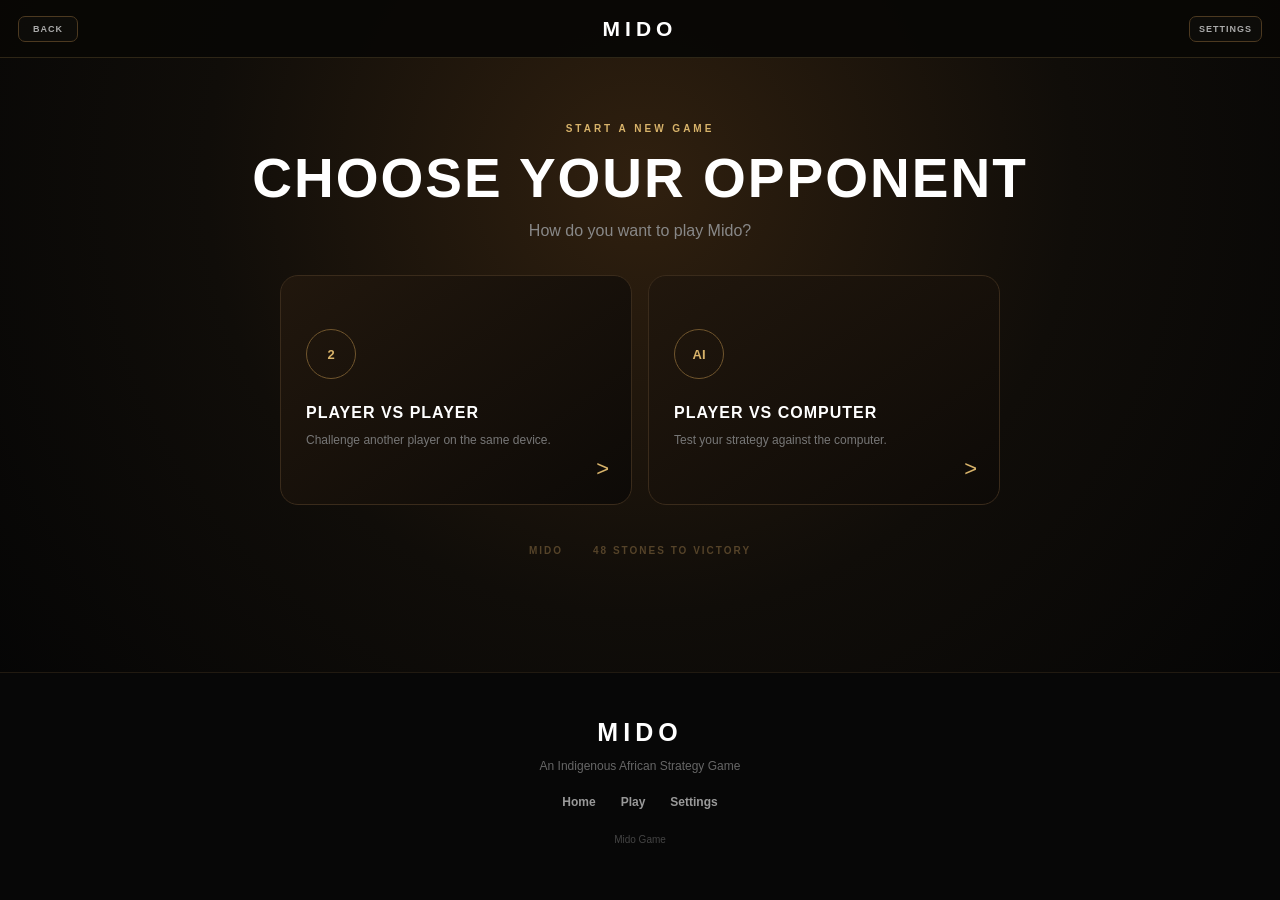
==== game-mode.html @ 21276c04 "Initial Mido game" ====
<!DOCTYPE html>
<html lang="en">

<head>
    <meta charset="UTF-8">

    <meta
        name="viewport"
        content="width=device-width, initial-scale=1.0">

    <title>Mido | Game Mode</title>

    <link
        rel="stylesheet"
        href="style.css">
</head>

<body>

    <div class="game-mode-page">

        <header class="top-bar">

            <a
                href="index.html"
                class="top-button">
                BACK
            </a>

            <div class="top-title">
                MIDO
            </div>

            <a
                href="settings.html"
                class="top-button">
                SETTINGS
            </a>

        </header>


        <main class="mode-container">

            <div class="mode-label">
                START A NEW GAME
            </div>

            <h1>
                CHOOSE YOUR OPPONENT
            </h1>

            <p class="mode-description">
                How do you want to play Mido?
            </p>


            <div class="mode-options">

                <button
                    type="button"
                    class="mode-card"
                    id="humanHumanButton">

                    <div class="mode-icon">
                        2
                    </div>

                    <div class="mode-card-title">
                        PLAYER VS PLAYER
                    </div>

                    <div class="mode-card-text">
                        Challenge another player
                        on the same device.
                    </div>

                    <div class="mode-card-arrow">
                        &gt;
                    </div>

                </button>


                <button
                    type="button"
                    class="mode-card"
                    id="humanComputerButton">

                    <div class="mode-icon">
                        AI
                    </div>

                    <div class="mode-card-title">
                        PLAYER VS COMPUTER
                    </div>

                    <div class="mode-card-text">
                        Test your strategy
                        against the computer.
                    </div>

                    <div class="mode-card-arrow">
                        &gt;
                    </div>

                </button>

            </div>


            <div class="mode-rule">

                <span>
                    MIDO
                </span>

                <span>
                    48 STONES TO VICTORY
                </span>

            </div>

        </main>


        <footer class="mido-footer">

            <div class="footer-logo">
                MIDO
            </div>

            <p>
                An Indigenous African Strategy Game
            </p>

            <div class="footer-links">

                <a href="index.html">
                    Home
                </a>

                <a href="game-mode.html">
                    Play
                </a>

                <a href="settings.html">
                    Settings
                </a>

            </div>

            <p class="footer-copy">
                Mido Game
            </p>

        </footer>

    </div>


    <script>

        const humanHumanButton =
            document.getElementById(
                "humanHumanButton"
            );

        const humanComputerButton =
            document.getElementById(
                "humanComputerButton"
            );


        humanHumanButton.addEventListener(
            "click",
            function () {

                localStorage.setItem(
                    "midoGameMode",
                    "human-human"
                );

                window.location.href =
                    "game.html";

            }
        );


        humanComputerButton.addEventListener(
            "click",
            function () {

                localStorage.setItem(
                    "midoGameMode",
                    "human-computer"
                );

                window.location.href =
                    "game.html";

            }
        );

    </script>

</body>

</html>
---- style.css ----
/* =========================
   RESET
========================= */

* {
    box-sizing: border-box;
}

html,
body {
    margin: 0;
    padding: 0;
    min-height: 100%;
}

body {
    font-family:
        Arial,
        Helvetica,
        sans-serif;

    background: #080808;
    color: #ffffff;
}

button,
a {
    -webkit-tap-highlight-color: transparent;
}

button {
    font-family: inherit;
}


/* =========================
   GAME PAGE
========================= */

.game-page {
    height: 100vh;
    min-height: 520px;

    overflow: hidden;

    background:
        radial-gradient(
            circle at 50% 10%,
            #30200f 0%,
            #100d09 38%,
            #050505 82%
        );
}


/* =========================
   TOP BAR
========================= */

.top-bar {
    height: 58px;

    display: flex;
    align-items: center;
    justify-content: space-between;

    padding: 0 18px;

    background:
        rgba(
            8,
            7,
            5,
            0.94
        );

    border-bottom:
        1px solid
        rgba(
            216,
            179,
            106,
            0.18
        );

    position: relative;
    z-index: 20;
}

.top-title {
    position: absolute;

    left: 50%;

    transform:
        translateX(-50%);

    font-size: 21px;

    font-weight: 900;

    letter-spacing: 5px;

    color: #ffffff;
}

.top-button {
    display: inline-flex;

    align-items: center;
    justify-content: center;

    min-width: 60px;

    padding: 7px 9px;

    border:
        1px solid #4c3920;

    border-radius: 7px;

    background:
        rgba(
            255,
            255,
            255,
            0.02
        );

    color: #aaa;

    text-decoration: none;

    font-size: 9px;

    font-weight: 900;

    letter-spacing: 1px;

    cursor: pointer;
}

.top-button:hover {
    color: #ffffff;

    border-color:
        #d8b36a;

    background:
        rgba(
            216,
            179,
            106,
            0.08
        );
}


/* =========================
   GAME CONTAINER
========================= */

.game-container {
    width:
        min(760px, 96vw);

    height:
        calc(100vh - 58px);

    margin: 0 auto;

    padding:
        8px 0 10px;

    display: flex;

    flex-direction: column;

    justify-content: center;

    overflow: hidden;
}


/* =========================
   TURN DISPLAY
========================= */

.turn-display {
    width: fit-content;

    margin:
        0 auto 7px;

    padding:
        6px 14px;

    border:
        1px solid
        rgba(
            216,
            179,
            106,
            0.3
        );

    border-radius: 30px;

    color: #d8b36a;

    font-size: 9px;

    font-weight: 900;

    letter-spacing: 1.5px;

    background:
        rgba(
            216,
            179,
            106,
            0.04
        );

    flex-shrink: 0;
}


/* =========================
   PLAYER SECTION
========================= */

.player-section {
    width: 100%;

    padding:
        7px 9px;

    border-radius: 15px;

    border:
        1px solid
        rgba(
            216,
            179,
            106,
            0.1
        );

    transition:
        opacity 0.3s ease,
        transform 0.3s ease,
        filter 0.3s ease,
        box-shadow 0.3s ease,
        border-color 0.3s ease;

    flex-shrink: 1;
}

.player-section.active {
    opacity: 1;

    transform:
        scale(1);

    filter:
        brightness(1.1);

    border-color:
        rgba(
            216,
            179,
            106,
            0.5
        );

    box-shadow:
        0 0 22px
        rgba(
            216,
            179,
            106,
            0.14
        );
}

.player-section.inactive {
    opacity: 0.45;

    transform:
        scale(0.985);

    filter:
        brightness(0.55);

    box-shadow: none;
}


/* =========================
   PLAYER HEADER
========================= */

.player-header {
    height: 22px;

    display: flex;

    align-items: center;

    justify-content: space-between;

    padding:
        0 3px;

    margin-bottom: 4px;
}

.player-name {
    font-size: 10px;

    font-weight: 900;

    letter-spacing: 1.5px;
}

.player-total {
    color: #777;

    font-size: 8px;

    font-weight: bold;

    letter-spacing: 0.7px;
}

.player-total span {
    color: #d8b36a;

    font-size: 11px;

    margin-left: 3px;
}


/* =========================
   BOARD
========================= */

.mido-board {
    display: grid;

    grid-template-columns:
        repeat(8, 1fr);

    gap: clamp(
        4px,
        1vw,
        8px
    );

    padding:
        clamp(
            7px,
            1.5vw,
            12px
        );

    border-radius: 17px;

    background:
        linear-gradient(
            145deg,
            #5a3a1c,
            #2c1a0d
        );

    border:
        3px solid #171009;

    box-shadow:
        inset 0 2px 0
        rgba(
            255,
            255,
            255,
            0.08
        ),

        inset 0 -4px 0
        rgba(
            0,
            0,
            0,
            0.35
        ),

        0 7px 18px
        rgba(
            0,
            0,
            0,
            0.5
        );
}


/* =========================
   HOLES
========================= */

.hole {
    position: relative;

    width: 100%;

    aspect-ratio: 1 / 1;

    border-radius: 50%;

    border:
        clamp(
            2px,
            0.45vw,
            4px
        )
        solid
        rgba(
            38,
            24,
            12,
            0.95
        );

    box-shadow:
        inset 0 5px 8px
        rgba(
            0,
            0,
            0,
            0.5
        ),

        inset 0 -2px 3px
        rgba(
            255,
            255,
            255,
            0.2
        ),

        0 2px 5px
        rgba(
            0,
            0,
            0,
            0.4
        );

    display: flex;

    align-items: center;

    justify-content: center;

    cursor: pointer;

    padding: 0;

    transition:
        transform 0.15s ease,
        filter 0.15s ease,
        box-shadow 0.15s ease;
}

.hole::after {
    content: "";

    position: absolute;

    inset: 8%;

    border-radius: 50%;

    border:
        1px solid
        rgba(
            255,
            255,
            255,
            0.2
        );

    pointer-events: none;
}

.hole:hover:not(:disabled) {
    transform:
        scale(1.05);

    filter:
        brightness(1.12);

    box-shadow:
        inset 0 5px 8px
        rgba(
            0,
            0,
            0,
            0.45
        ),

        0 0 12px
        rgba(
            255,
            255,
            255,
            0.18
        );
}

.hole:active:not(:disabled) {
    transform:
        scale(0.94);
}

.hole span {
    position: relative;

    z-index: 2;

    display: block;

    font-size:
        clamp(
            21px,
            4vw,
            38px
        );

    line-height: 1;

    font-weight: 900;

    letter-spacing: -1px;

    color: #111111;

    text-shadow:
        0 2px 2px
        rgba(
            255,
            255,
            255,
            0.35
        ),

        0 -1px 1px
        rgba(
            0,
            0,
            0,
            0.15
        );
}

.hole.empty span {
    opacity: 0.3;
}

.hole:disabled {
    cursor: default;
}


/* =========================
   VS
========================= */

.vs-display {
    width: 34px;

    height: 34px;

    display: flex;

    align-items: center;

    justify-content: center;

    margin:
        5px auto;

    border:
        1px solid #5a4323;

    border-radius: 50%;

    background:
        #100d09;

    color: #d8b36a;

    font-size: 8px;

    font-weight: 900;

    letter-spacing: 1px;

    box-shadow:
        0 0 12px
        rgba(
            216,
            179,
            106,
            0.1
        );

    flex-shrink: 0;
}


/* =========================
   GAME MESSAGE
========================= */

.game-message {
    min-height: 16px;

    margin-top: 5px;

    text-align: center;

    color: #666;

    font-size: 9px;

    letter-spacing: 0.3px;

    flex-shrink: 0;
}


/* =========================
   MENU OVERLAY
========================= */

.menu-overlay {
    position: fixed;

    inset: 0;

    background:
        rgba(
            0,
            0,
            0,
            0.72
        );

    opacity: 0;

    visibility: hidden;

    z-index: 80;

    transition:
        opacity 0.2s ease,
        visibility 0.2s ease;
}

.menu-overlay.open {
    opacity: 1;

    visibility: visible;
}


/* =========================
   SIDE MENU
========================= */

.side-menu {
    position: fixed;

    top: 0;

    right: 0;

    width:
        min(300px, 88vw);

    height: 100vh;

    z-index: 90;

    background:
        linear-gradient(
            180deg,
            #21170d,
            #090807
        );

    border-left:
        1px solid #4c3820;

    transform:
        translateX(105%);

    transition:
        transform 0.25s ease;

    display: flex;

    flex-direction: column;
}

.side-menu.open {
    transform:
        translateX(0);
}

.side-menu-header {
    display: flex;

    align-items: center;

    justify-content: space-between;

    padding:
        20px;

    border-bottom:
        1px solid #302315;
}

.side-menu-title {
    font-size: 22px;

    font-weight: 900;

    letter-spacing: 5px;
}

.close-menu {
    width: 34px;

    height: 34px;

    border:
        1px solid #4c3820;

    border-radius: 50%;

    background:
        transparent;

    color: #aaa;

    cursor: pointer;

    font-weight: bold;
}

.close-menu:hover {
    color: #ffffff;

    border-color:
        #d8b36a;
}

.menu-navigation {
    display: flex;

    flex-direction: column;

    padding:
        10px;
}

.menu-link {
    display: block;

    width: 100%;

    padding:
        14px 11px;

    border: 0;

    border-bottom:
        1px solid
        rgba(
            255,
            255,
            255,
            0.05
        );

    background:
        transparent;

    color: #aaa;

    text-align: left;

    text-decoration: none;

    font-size: 11px;

    font-weight: 900;

    letter-spacing: 1px;

    cursor: pointer;

    transition:
        0.15s ease;
}

.menu-link:hover {
    color: #d8b36a;

    padding-left: 17px;

    background:
        rgba(
            216,
            179,
            106,
            0.05
        );
}

.side-menu-footer {
    margin-top: auto;

    padding:
        20px;

    border-top:
        1px solid #302315;

    color: #665338;

    font-size: 9px;

    font-weight: bold;

    letter-spacing: 2px;

    line-height: 2;
}


/* =========================
   WINNER
========================= */

.winner-overlay {
    position: fixed;

    inset: 0;

    display: flex;

    align-items: center;

    justify-content: center;

    background:
        radial-gradient(
            circle at center,
            rgba(
                80,
                55,
                20,
                0.96
            ),
            rgba(
                8,
                8,
                8,
                0.99
            ) 70%
        );

    opacity: 0;

    visibility: hidden;

    z-index: 9999;

    transition:
        opacity 0.25s ease,
        visibility 0.25s ease;
}

.winner-overlay.show {
    opacity: 1;

    visibility: visible;
}

.winner-content {
    text-align: center;

    padding: 25px;

    animation:
        winnerEnter
        0.4s ease
        both;
}

@keyframes winnerEnter {

    from {
        opacity: 0;

        transform:
            scale(0.7);
    }

    to {
        opacity: 1;

        transform:
            scale(1);
    }
}

.winner-title {
    color: #d8b36a;

    font-size:
        clamp(
            16px,
            4vw,
            25px
        );

    font-weight: 900;

    letter-spacing: 6px;

    margin-bottom: 14px;
}

.winner-name {
    color: #ffffff;

    font-size:
        clamp(
            34px,
            8vw,
            70px
        );

    font-weight: 900;

    line-height: 1;

    letter-spacing: 2px;

    text-shadow:
        0 5px 30px
        rgba(
            216,
            179,
            106,
            0.3
        );
}

.winner-message {
    margin-top: 18px;

    color: #aaa;

    font-size: 12px;

    letter-spacing: 0.5px;
}


/* =========================
   SETTINGS
========================= */

.settings-page {
    min-height: 100vh;

    display: flex;

    flex-direction: column;

    background:
        radial-gradient(
            circle at 50% 15%,
            #30200f 0%,
            #100d09 40%,
            #050505 80%
        );
}

.settings-container {
    width:
        min(700px, 94%);

    margin: 0 auto;

    padding:
        55px 0 70px;

    text-align: center;

    flex: 1;
}

.settings-container h1 {
    margin: 0;

    font-size:
        clamp(
            34px,
            7vw,
            55px
        );

    font-weight: 900;

    letter-spacing: 3px;
}

.settings-intro {
    margin:
        12px auto 30px;

    color: #888;

    font-size: 14px;
}

.settings-card {
    text-align: left;

    background:
        linear-gradient(
            145deg,
            #21170d,
            #0d0a07
        );

    border:
        1px solid #392b1c;

    border-radius: 18px;

    padding:
        8px 22px 22px;
}

.setting-row {
    display: flex;

    align-items: center;

    justify-content: space-between;

    gap: 20px;

    padding:
        20px 0;

    border-bottom:
        1px solid
        rgba(
            255,
            255,
            255,
            0.06
        );
}

.setting-information {
    flex: 1;
}

.setting-title {
    color: #ffffff;

    font-size: 13px;

    font-weight: 900;

    letter-spacing: 1px;
}

.setting-description {
    margin-top: 6px;

    color: #777;

    font-size: 11px;

    line-height: 1.5;
}


/* =========================
   TOGGLES
========================= */

.toggle {
    position: relative;

    display: inline-block;

    width: 50px;

    height: 28px;

    flex-shrink: 0;
}

.toggle input {
    opacity: 0;

    width: 0;

    height: 0;
}

.toggle-slider {
    position: absolute;

    inset: 0;

    cursor: pointer;

    background:
        #31281d;

    border:
        1px solid #59472d;

    border-radius: 30px;

    transition:
        0.2s ease;
}

.toggle-slider::before {
    content: "";

    position: absolute;

    width: 20px;

    height: 20px;

    left: 3px;

    top: 3px;

    border-radius: 50%;

    background: #888;

    transition:
        0.2s ease;
}

.toggle input:checked +
.toggle-slider {
    background:
        #8b6a35;

    border-color:
        #d8b36a;
}

.toggle input:checked +
.toggle-slider::before {
    transform:
        translateX(22px);

    background:
        #ffffff;
}

.reset-settings {
    width: 100%;

    margin-top: 22px;

    padding:
        13px;

    border:
        1px solid #523e22;

    border-radius: 9px;

    background:
        rgba(
            216,
            179,
            106,
            0.05
        );

    color: #d8b36a;

    font-size: 11px;

    font-weight: 900;

    letter-spacing: 1px;

    cursor: pointer;
}

.settings-message {
    height: 18px;

    margin-top: 12px;

    text-align: center;

    color: #d8b36a;

    font-size: 11px;
}

.back-game-button {
    display: inline-block;

    margin-top: 22px;

    padding:
        12px 20px;

    border:
        1px solid #4d3920;

    border-radius: 9px;

    color: #aaa;

    text-decoration: none;

    font-size: 11px;

    font-weight: 900;

    letter-spacing: 1px;
}


/* =========================
   GAME MODE
========================= */

.game-mode-page {
    min-height: 100vh;

    display: flex;

    flex-direction: column;

    background:
        radial-gradient(
            circle at 50% 20%,
            #30200f 0%,
            #100d09 45%,
            #050505 85%
        );
}

.mode-container {
    flex: 1;

    width:
        min(900px, 94%);

    margin: 0 auto;

    padding:
        65px 0 80px;

    text-align: center;
}

.mode-label {
    color: #d8b36a;

    font-size: 10px;

    font-weight: 900;

    letter-spacing: 3px;

    margin-bottom: 12px;
}

.mode-container h1 {
    margin: 0;

    font-size:
        clamp(
            30px,
            6vw,
            55px
        );

    font-weight: 900;

    letter-spacing: 2px;
}

.mode-description {
    color: #888;

    margin:
        12px 0 35px;
}

.mode-options {
    display: grid;

    grid-template-columns:
        repeat(2, 1fr);

    gap: 16px;

    max-width: 720px;

    margin: 0 auto;
}

.mode-card {
    position: relative;

    min-height: 230px;

    padding: 25px;

    text-align: left;

    border:
        1px solid #3a2b1b;

    border-radius: 18px;

    background:
        linear-gradient(
            145deg,
            #21170d,
            #0d0a07
        );

    color: #ffffff;

    cursor: pointer;

    transition:
        0.2s ease;
}

.mode-card:hover {
    transform:
        translateY(-5px);

    border-color:
        #8a6936;

    box-shadow:
        0 15px 30px
        rgba(
            0,
            0,
            0,
            0.4
        );
}

.mode-icon {
    width: 50px;

    height: 50px;

    display: flex;

    align-items: center;

    justify-content: center;

    border:
        1px solid #70552d;

    border-radius: 50%;

    color: #d8b36a;

    font-size: 13px;

    font-weight: 900;

    margin-bottom: 25px;
}

.mode-card-title {
    font-size: 16px;

    font-weight: 900;

    letter-spacing: 1px;
}

.mode-card-text {
    max-width: 260px;

    margin-top: 9px;

    color: #777;

    font-size: 12px;

    line-height: 1.6;
}

.mode-card-arrow {
    position: absolute;

    right: 22px;

    bottom: 22px;

    color: #d8b36a;

    font-size: 22px;
}

.mode-rule {
    display: flex;

    justify-content: center;

    gap: 30px;

    margin-top: 40px;

    color: #554329;

    font-size: 10px;

    font-weight: 900;

    letter-spacing: 2px;
}


/* =========================
   HOME PAGE
========================= */

.home-page {
    min-height: 100vh;

    background:
        radial-gradient(
            circle at 50% 20%,
            #3a2815 0%,
            #181109 38%,
            #080808 75%
        );
}

.home-top-bar {
    height: 72px;

    display: flex;

    align-items: center;

    justify-content: space-between;

    padding: 0 28px;

    background:
        rgba(
            10,
            8,
            5,
            0.82
        );

    border-bottom:
        1px solid
        rgba(
            216,
            179,
            106,
            0.18
        );

    backdrop-filter:
        blur(10px);
}

.home-logo {
    font-size: 28px;

    font-weight: 900;

    letter-spacing: 6px;

    color: #fff;
}

.home-settings {
    padding:
        10px 15px;

    border:
        1px solid #4d3920;

    border-radius: 8px;

    color: #aaa;

    text-decoration: none;

    font-size: 11px;

    font-weight: bold;

    letter-spacing: 1px;
}

.home-hero {
    position: relative;

    min-height:
        calc(100vh - 72px);

    display: flex;

    align-items: center;

    justify-content: center;

    overflow: hidden;

    padding:
        70px 20px 100px;
}

.home-hero::before {
    content: "";

    position: absolute;

    width: 650px;

    height: 650px;

    border-radius: 50%;

    background:
        radial-gradient(
            circle,
            rgba(
                216,
                179,
                106,
                0.11
            ),
            transparent 68%
        );
}

.hero-content {
    position: relative;

    z-index: 2;

    width:
        min(850px, 95%);

    text-align: center;
}

.game-badge {
    display: inline-block;

    padding:
        9px 16px;

    border:
        1px solid
        rgba(
            216,
            179,
            106,
            0.4
        );

    border-radius: 30px;

    color: #d8b36a;

    font-size: 10px;

    font-weight: bold;

    letter-spacing: 2px;

    margin-bottom: 25px;
}

.hero-title {
    margin: 0;

    font-size:
        clamp(
            90px,
            20vw,
            190px
        );

    line-height: 0.8;

    font-weight: 900;

    letter-spacing:
        clamp(
            8px,
            2vw,
            20px
        );

    color: #fff;

    text-shadow:
        0 4px 0 #7b5a2c,

        0 10px 35px
        rgba(
            0,
            0,
            0,
            0.7
        ),

        0 0 60px
        rgba(
            216,
            179,
            106,
            0.18
        );
}

.hero-line {
    width: 100px;

    height: 3px;

    margin:
        35px auto 25px;

    background:
        #d8b36a;
}

.hero-subtitle {
    margin: 0;

    color: #d8b36a;

    font-size:
        clamp(
            13px,
            2vw,
            18px
        );

    font-weight: 900;

    letter-spacing:
        clamp(
            2px,
            0.8vw,
            7px
        );
}

.hero-description {
    max-width: 540px;

    margin:
        22px auto 35px;

    color: #999;

    font-size: 15px;

    line-height: 1.7;
}

.play-button {
    display: inline-flex;

    align-items: center;

    justify-content: center;

    gap: 20px;

    min-width: 230px;

    padding:
        17px 28px;

    background:
        linear-gradient(
            135deg,
            #e2c27c,
            #b98d43
        );

    color: #111;

    border-radius: 12px;

    text-decoration: none;

    font-size: 16px;

    font-weight: 900;

    letter-spacing: 2px;

    transition:
        transform 0.2s ease,
        box-shadow 0.2s ease;
}

.play-button:hover {
    transform:
        translateY(-4px)
        scale(1.03);
}

.play-arrow {
    font-size: 23px;
}

.home-options {
    display: grid;

    grid-template-columns:
        repeat(3, 1fr);

    gap: 12px;

    max-width: 650px;

    margin:
        45px auto 0;
}

.home-option {
    padding:
        18px 12px;

    background:
        rgba(
            255,
            255,
            255,
            0.025
        );

    border:
        1px solid #302517;

    border-radius: 12px;

    text-decoration: none;

    transition:
        0.2s ease;
}

.home-option:hover {
    background:
        rgba(
            216,
            179,
            106,
            0.07
        );

    border-color:
        #70552d;

    transform:
        translateY(-3px);
}

.option-title {
    display: block;

    color: #ddd;

    font-size: 12px;

    font-weight: 900;

    letter-spacing: 1px;
}

.option-text {
    display: block;

    margin-top: 6px;

    color: #777;

    font-size: 11px;
}

.hero-decoration {
    position: absolute;

    font-size:
        clamp(
            150px,
            30vw,
            400px
        );

    font-weight: 900;

    color:
        rgba(
            216,
            179,
            106,
            0.025
        );

    line-height: 1;

    user-select: none;
}

.hero-decoration-left {
    left: -100px;

    bottom: -50px;

    transform:
        rotate(-15deg);
}

.hero-decoration-right {
    right: -100px;

    top: -40px;

    transform:
        rotate(15deg);
}

.home-section {
    padding:
        100px 20px;

    background:
        #0d0b08;

    border-top:
        1px solid #211a11;

    text-align: center;
}

.section-label {
    color: #d8b36a;

    font-size: 10px;

    font-weight: 900;

    letter-spacing: 3px;

    margin-bottom: 12px;
}

.home-section h2,
.about-section h2 {
    margin: 0;

    font-size:
        clamp(
            28px,
            5vw,
            44px
        );

    font-weight: 900;

    letter-spacing: 2px;
}

.section-intro {
    max-width: 550px;

    margin:
        15px auto 45px;

    color: #888;

    line-height: 1.6;
}

.rules-grid {
    width:
        min(950px, 94%);

    margin: 0 auto;

    display: grid;

    grid-template-columns:
        repeat(4, 1fr);

    gap: 14px;
}

.rule-card {
    padding:
        28px 20px;

    text-align: left;

    background:
        linear-gradient(
            145deg,
            #21170d,
            #110d08
        );

    border:
        1px solid #352719;

    border-radius: 15px;
}

.rule-number {
    color: #d8b36a;

    font-size: 11px;

    font-weight: 900;

    letter-spacing: 2px;
}

.rule-card h3 {
    margin:
        18px 0 10px;

    font-size: 18px;
}

.rule-card p {
    margin: 0;

    color: #888;

    font-size: 13px;

    line-height: 1.6;
}

.about-section {
    padding:
        110px 20px;

    background:
        radial-gradient(
            circle at center,
            #24190d,
            #0b0907 65%
        );

    text-align: center;
}

.about-inner {
    width:
        min(700px, 94%);

    margin: 0 auto;
}

.about-section p {
    color: #999;

    line-height: 1.8;

    font-size: 15px;
}

.about-highlight {
    margin-top: 35px;

    color: #d8b36a;

    font-size:
        clamp(
            18px,
            3vw,
            25px
        );

    font-weight: 900;

    letter-spacing: 3px;
}


/* =========================
   FOOTER
========================= */

.mido-footer {
    padding:
        45px 20px;

    text-align: center;

    background: #070707;

    border-top:
        1px solid #211a11;
}

.footer-logo {
    font-size: 25px;

    font-weight: 900;

    letter-spacing: 5px;
}

.mido-footer p {
    color: #666;

    font-size: 12px;
}

.footer-links {
    display: flex;

    justify-content: center;

    gap: 25px;

    margin:
        22px 0;
}

.footer-links a {
    color: #999;

    text-decoration: none;

    font-size: 12px;

    font-weight: bold;
}

.footer-links a:hover {
    color: #d8b36a;
}

.footer-copy {
    margin-top: 25px;

    font-size: 10px !important;

    color: #444 !important;
}


/* =========================
   SMALL MOBILE
========================= */

@media (max-width: 600px) {

    .game-page {
        min-height: 500px;
    }

    .game-container {
        width: 98vw;

        padding:
            5px 0 6px;
    }

    .turn-display {
        margin-bottom: 4px;

        padding:
            5px 12px;

        font-size: 8px;
    }

    .player-section {
        padding:
            5px 6px;

        border-radius: 12px;
    }

    .player-header {
        height: 18px;

        margin-bottom: 2px;
    }

    .player-name {
        font-size: 9px;
    }

    .player-total {
        font-size: 7px;
    }

    .player-total span {
        font-size: 9px;
    }

    .mido-board {
        gap: 3px;

        padding: 6px;

        border-width: 2px;

        border-radius: 13px;
    }

    .hole {
        border-width: 2px;
    }

    .hole span {
        font-size:
            clamp(
                19px,
                6.5vw,
                30px
            );
    }

    .vs-display {
        width: 27px;

        height: 27px;

        margin:
            3px auto;

        font-size: 7px;
    }

    .game-message {
        margin-top: 3px;

        min-height: 13px;

        font-size: 8px;
    }

}


/* =========================
   VERY SMALL PHONES
========================= */

@media (
    max-width: 390px
) {

    .top-bar {
        height: 52px;

        padding:
            0 9px;
    }

    .top-title {
        font-size: 17px;

        letter-spacing: 4px;
    }

    .top-button {
        min-width: 51px;

        padding:
            6px 7px;

        font-size: 8px;
    }

    .game-container {
        height:
            calc(100vh - 52px);
    }

    .turn-display {
        padding:
            4px 10px;

        font-size: 7px;
    }

    .player-section {
        padding:
            4px 5px;
    }

    .mido-board {
        gap: 2px;

        padding: 5px;

        border-radius: 11px;
    }

    .hole {
        border-width: 1px;
    }

    .hole span {
        font-size:
            clamp(
                17px,
                6.5vw,
                26px
            );
    }

    .vs-display {
        width: 23px;

        height: 23px;

        margin:
            2px auto;

        font-size: 6px;
    }

    .game-message {
        display: none;
    }

}


/* =========================
   SHORT PHONE SCREENS
========================= */

@media (
    max-height: 700px
) and (
    max-width: 600px
) {

    .top-bar {
        height: 50px;
    }

    .game-container {
        height:
            calc(100vh - 50px);

        padding-top: 3px;
    }

    .turn-display {
        margin-bottom: 3px;

        padding:
            4px 10px;
    }

    .player-section {
        padding:
            3px 5px;
    }

    .player-header {
        height: 16px;
    }

    .mido-board {
        gap: 2px;

        padding: 4px;
    }

    .hole span {
        font-size:
            clamp(
                16px,
                6vw,
                25px
            );
    }

    .vs-display {
        width: 22px;

        height: 22px;

        margin:
            2px auto;
    }

    .game-message {
        display: none;
    }

}


/* =========================
   LANDSCAPE PHONE
========================= */

@media (
    orientation: landscape
) and (
    max-height: 600px
) {

    .game-page {
        min-height: 100vh;
    }

    .top-bar {
        height: 45px;
    }

    .game-container {
        height:
            calc(100vh - 45px);

        width:
            min(900px, 97vw);

        padding:
            3px 0;
    }

    .turn-display {
        margin-bottom: 2px;

        padding:
            3px 10px;

        font-size: 7px;
    }

    .player-section {
        padding:
            3px 5px;
    }

    .player-header {
        height: 15px;

        margin-bottom: 1px;
    }

    .player-name {
        font-size: 8px;
    }

    .player-total {
        font-size: 6px;
    }

    .player-total span {
        font-size: 8px;
    }

    .mido-board {
        gap: 3px;

        padding: 4px;
    }

    .hole span {
        font-size:
            clamp(
                15px,
                4vh,
                26px
            );
    }

    .vs-display {
        width: 22px;

        height: 22px;

        margin:
            2px auto;

        font-size: 6px;
    }

    .game-message {
        display: none;
    }

}


/* =========================
   LARGE STONE NUMBERS OFF
========================= */

body.small-stone-numbers .hole span {
    font-size:
        clamp(
            14px,
            3vw,
            23px
        );
}


/* =========================
   NO ANIMATIONS
========================= */

body.no-animations *,
body.no-animations *::before,
body.no-animations *::after {
    animation:
        none !important;

    transition:
        none !important;
}


/* =========================
   LIGHT MODE
========================= */

body.light-mode {
    background: #eeeae2;

    color: #17130d;
}

body.light-mode .game-page,
body.light-mode .settings-page,
body.light-mode .game-mode-page {
    background:
        linear-gradient(
            180deg,
            #f5f1e9,
            #ddd7cc
        );
}

body.light-mode .top-bar {
    background:
        rgba(
            255,
            255,
            255,
            0.92
        );

    border-color:
        rgba(
            70,
            50,
            20,
            0.15
        );
}

body.light-mode .top-title {
    color: #17130d;
}

body.light-mode .top-button {
    color: #4e463b;

    border-color:
        #b7aa94;
}

body.light-mode .player-section {
    border-color:
        rgba(
            80,
            60,
            30,
            0.2
        );
}

body.light-mode .game-message {
    color: #655e54;
}

body.light-mode .settings-card,
body.light-mode .mode-card {
    background:
        linear-gradient(
            145deg,
            #ffffff,
            #e9e3d8
        );

    border-color:
        #c7bba7;
}

body.light-mode .setting-title,
body.light-mode .mode-card-title {
    color: #211b13;
}

body.light-mode .setting-description,
body.light-mode .mode-card-text {
    color: #6e675d;
}


/* =========================
   HOME MOBILE
========================= */

@media (max-width: 700px) {

    .home-top-bar {
        padding:
            0 15px;
    }

    .home-logo {
        font-size: 23px;
    }

    .home-hero {
        min-height:
            calc(100vh - 62px);

        padding:
            55px 15px 70px;
    }

    .game-badge {
        font-size: 8px;

        letter-spacing: 1.5px;
    }

    .hero-subtitle {
        line-height: 1.8;
    }

    .hero-description {
        font-size: 14px;
    }

    .home-options {
        grid-template-columns:
            1fr;

        max-width: 300px;

        margin-top: 35px;
    }

    .rules-grid {
        grid-template-columns:
            repeat(2, 1fr);
    }

    .rule-card {
        padding:
            22px 16px;
    }

    .about-section {
        padding:
            80px 20px;
    }

    .mode-container {
        padding:
            50px 0 60px;
    }

    .mode-options {
        grid-template-columns:
            1fr;
    }

    .mode-card {
        min-height: 210px;
    }

    .mode-rule {
        flex-direction: column;

        gap: 8px;
    }

    .settings-container {
        padding:
            45px 0 60px;
    }

    .settings-card {
        padding:
            8px 18px 20px;
    }
}


/* =========================
   SMALL HOME
========================= */

@media (max-width: 430px) {

    .home-settings {
        padding:
            8px 10px;

        font-size: 9px;
    }

    .hero-title {
        font-size: 90px;

        letter-spacing: 8px;
    }

    .rules-grid {
        grid-template-columns:
            1fr;
    }

    .footer-links {
        gap: 15px;
    }

    .setting-row {
        gap: 10px;
    }

    .setting-description {
        font-size: 10px;
    }
}
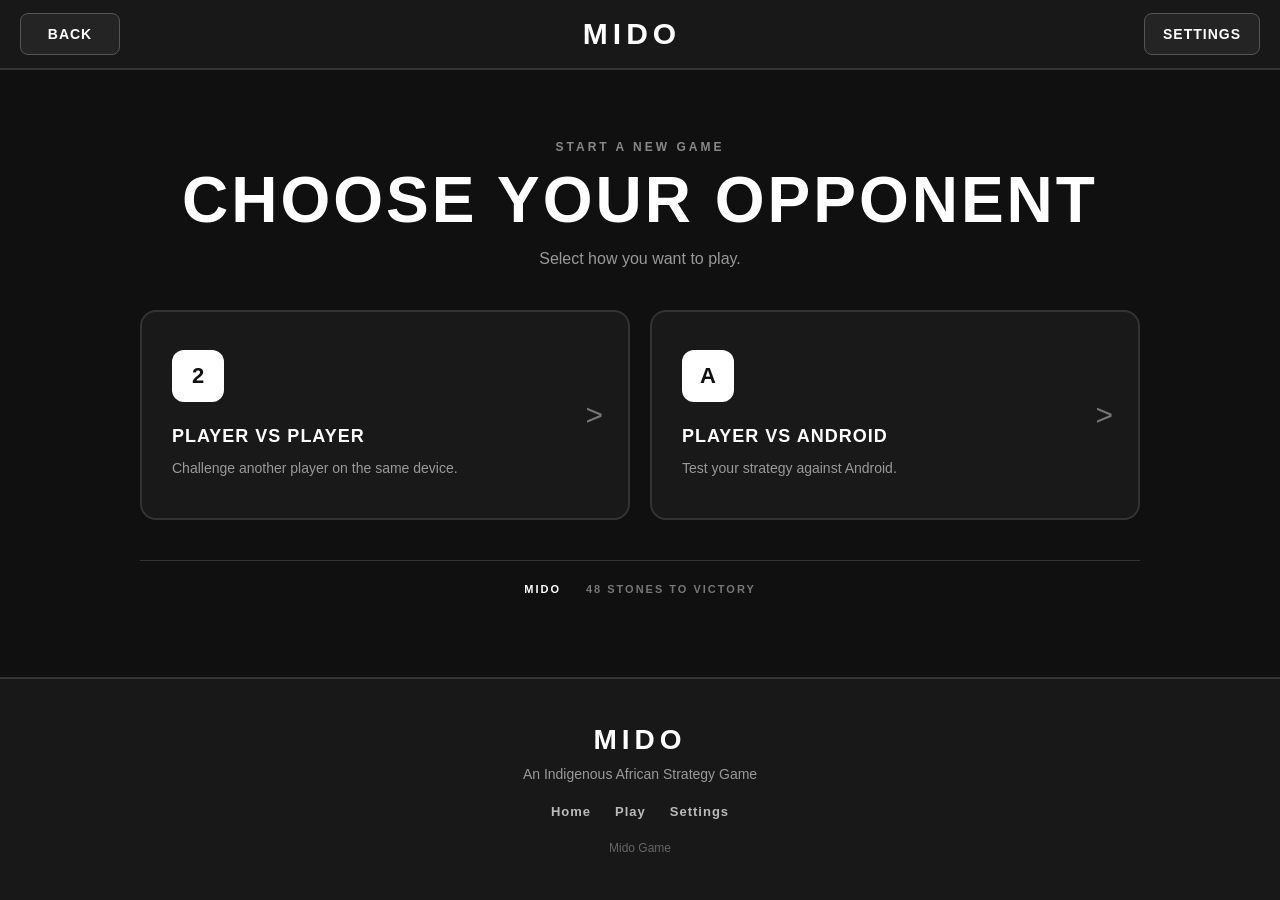
==== commit b301bf25: "Update Mido game" ====
--- a/game-mode.html
+++ b/game-mode.html
@@ -1,70 +1,65 @@
 <!DOCTYPE html>
+
 <html lang="en">
 
 <head>
     <meta charset="UTF-8">
-
-    <meta
-        name="viewport"
-        content="width=device-width, initial-scale=1.0">
-
-    <title>Mido | Game Mode</title>
-
-    <link
-        rel="stylesheet"
-        href="style.css">
+    <meta name="viewport" content="width=device-width, initial-scale=1.0">
+
+<title>Mido | Game Mode</title>
+
+<link rel="stylesheet" href="style.css">
+
 </head>
 
 <body>
 
-    <div class="game-mode-page">
-
-        <header class="top-bar">
-
-            <a
-                href="index.html"
-                class="top-button">
-                BACK
-            </a>
-
-            <div class="top-title">
-                MIDO
-            </div>
-
-            <a
-                href="settings.html"
-                class="top-button">
-                SETTINGS
-            </a>
-
-        </header>
-
-
-        <main class="mode-container">
-
-            <div class="mode-label">
-                START A NEW GAME
-            </div>
-
-            <h1>
-                CHOOSE YOUR OPPONENT
-            </h1>
-
-            <p class="mode-description">
-                How do you want to play Mido?
-            </p>
-
-
-            <div class="mode-options">
-
-                <button
-                    type="button"
-                    class="mode-card"
-                    id="humanHumanButton">
-
-                    <div class="mode-icon">
-                        2
-                    </div>
+<div class="game-mode-page">
+
+    <header class="top-bar">
+
+        <a href="index.html" class="top-button">
+            BACK
+        </a>
+
+        <div class="top-title">
+            MIDO
+        </div>
+
+        <a href="settings.html" class="top-button">
+            SETTINGS
+        </a>
+
+    </header>
+
+
+    <main class="mode-container">
+
+        <div class="mode-label">
+            START A NEW GAME
+        </div>
+
+        <h1>
+            CHOOSE YOUR OPPONENT
+        </h1>
+
+        <p class="mode-description">
+            Select how you want to play.
+        </p>
+
+
+        <div class="mode-options">
+
+            <button
+                type="button"
+                class="mode-card"
+                id="humanHumanButton">
+
+                <div class="mode-icon">
+                    2
+                </div>
+
+                <div class="mode-card-content">
 
                     <div class="mode-card-title">
                         PLAYER VS PLAYER
@@ -75,135 +70,244 @@
                         on the same device.
                     </div>
 
-                    <div class="mode-card-arrow">
-                        &gt;
+                </div>
+
+                <div class="mode-card-arrow">
+                    >
+                </div>
+
+            </button>
+
+
+            <button
+                type="button"
+                class="mode-card"
+                id="androidButton">
+
+                <div class="mode-icon">
+                    A
+                </div>
+
+                <div class="mode-card-content">
+
+                    <div class="mode-card-title">
+                        PLAYER VS ANDROID
                     </div>
 
-                </button>
-
+                    <div class="mode-card-text">
+                        Test your strategy
+                        against Android.
+                    </div>
+
+                </div>
+
+                <div class="mode-card-arrow">
+                    >
+                </div>
+
+            </button>
+
+        </div>
+
+
+        <div
+            class="difficulty-panel"
+            id="difficultyPanel">
+
+            <div class="difficulty-label">
+                CHOOSE ANDROID LEVEL
+            </div>
+
+            <div class="difficulty-options">
 
                 <button
                     type="button"
-                    class="mode-card"
-                    id="humanComputerButton">
-
-                    <div class="mode-icon">
-                        AI
-                    </div>
-
-                    <div class="mode-card-title">
-                        PLAYER VS COMPUTER
-                    </div>
-
-                    <div class="mode-card-text">
-                        Test your strategy
-                        against the computer.
-                    </div>
-
-                    <div class="mode-card-arrow">
-                        &gt;
-                    </div>
+                    class="difficulty-card"
+                    data-difficulty="easy">
+
+                    <span class="difficulty-name">
+                        EASY
+                    </span>
+
+                    <span class="difficulty-description">
+                        A relaxed opponent
+                    </span>
 
                 </button>
 
+
+                <button
+                    type="button"
+                    class="difficulty-card"
+                    data-difficulty="medium">
+
+                    <span class="difficulty-name">
+                        MEDIUM
+                    </span>
+
+                    <span class="difficulty-description">
+                        A serious challenge
+                    </span>
+
+                </button>
+
+
+                <button
+                    type="button"
+                    class="difficulty-card"
+                    data-difficulty="hard">
+
+                    <span class="difficulty-name">
+                        HARD
+                    </span>
+
+                    <span class="difficulty-description">
+                        Play at your own risk
+                    </span>
+
+                </button>
+
             </div>
 
-
-            <div class="mode-rule">
-
-                <span>
-                    MIDO
-                </span>
-
-                <span>
-                    48 STONES TO VICTORY
-                </span>
-
-            </div>
-
-        </main>
-
-
-        <footer class="mido-footer">
-
-            <div class="footer-logo">
+        </div>
+
+
+        <div class="mode-rule">
+
+            <span>
                 MIDO
-            </div>
-
-            <p>
-                An Indigenous African Strategy Game
-            </p>
-
-            <div class="footer-links">
-
-                <a href="index.html">
-                    Home
-                </a>
-
-                <a href="game-mode.html">
-                    Play
-                </a>
-
-                <a href="settings.html">
-                    Settings
-                </a>
-
-            </div>
-
-            <p class="footer-copy">
-                Mido Game
-            </p>
-
-        </footer>
-
-    </div>
-
-
-    <script>
-
-        const humanHumanButton =
-            document.getElementById(
-                "humanHumanButton"
+            </span>
+
+            <span>
+                48 STONES TO VICTORY
+            </span>
+
+        </div>
+
+    </main>
+
+
+    <footer class="mido-footer">
+
+        <div class="footer-logo">
+            MIDO
+        </div>
+
+        <p>
+            An Indigenous African Strategy Game
+        </p>
+
+        <div class="footer-links">
+
+            <a href="index.html">
+                Home
+            </a>
+
+            <a href="game-mode.html">
+                Play
+            </a>
+
+            <a href="settings.html">
+                Settings
+            </a>
+
+        </div>
+
+        <p class="footer-copy">
+            Mido Game
+        </p>
+
+    </footer>
+
+</div>
+
+
+<script>
+
+    const humanHumanButton =
+        document.getElementById(
+            "humanHumanButton"
+        );
+
+    const androidButton =
+        document.getElementById(
+            "androidButton"
+        );
+
+    const difficultyPanel =
+        document.getElementById(
+            "difficultyPanel"
+        );
+
+
+    humanHumanButton.addEventListener(
+        "click",
+        function () {
+
+            localStorage.setItem(
+                "midoGameMode",
+                "human-human"
             );
 
-        const humanComputerButton =
-            document.getElementById(
-                "humanComputerButton"
+            localStorage.removeItem(
+                "midoDifficulty"
             );
 
-
-        humanHumanButton.addEventListener(
-            "click",
-            function () {
-
-                localStorage.setItem(
-                    "midoGameMode",
-                    "human-human"
-                );
-
-                window.location.href =
-                    "game.html";
-
-            }
+            window.location.href =
+                "game.html";
+
+        }
+    );
+
+
+    androidButton.addEventListener(
+        "click",
+        function () {
+
+            difficultyPanel.classList.toggle(
+                "show"
+            );
+
+        }
+    );
+
+
+    const difficultyButtons =
+        document.querySelectorAll(
+            ".difficulty-card"
         );
 
 
-        humanComputerButton.addEventListener(
-            "click",
-            function () {
-
-                localStorage.setItem(
-                    "midoGameMode",
-                    "human-computer"
-                );
-
-                window.location.href =
-                    "game.html";
-
-            }
-        );
-
-    </script>
+    difficultyButtons.forEach(
+        function (button) {
+
+            button.addEventListener(
+                "click",
+                function () {
+
+                    const difficulty =
+                        button.dataset.difficulty;
+
+                    localStorage.setItem(
+                        "midoGameMode",
+                        "human-android"
+                    );
+
+                    localStorage.setItem(
+                        "midoDifficulty",
+                        difficulty
+                    );
+
+                    window.location.href =
+                        "game.html";
+
+                }
+            );
+
+        }
+    );
+
+</script>
 
 </body>
 
--- a/style.css
+++ b/style.css
@@ -1,2692 +1,1478 @@
-/* =========================
-   RESET
-========================= */
-
 * {
-    box-sizing: border-box;
-}
-
-html,
+  box-sizing: border-box;
+  margin: 0;
+  padding: 0;
+  }
+
+html {
+min-height: 100%;
+scroll-behavior: smooth;
+}
+
 body {
-    margin: 0;
-    padding: 0;
-    min-height: 100%;
-}
-
-body {
-    font-family:
-        Arial,
-        Helvetica,
-        sans-serif;
-
-    background: #080808;
-    color: #ffffff;
+min-height: 100vh;
+background: #101010;
+color: #ffffff;
+font-family: Arial, Helvetica, sans-serif;
 }
 
 button,
 a {
-    -webkit-tap-highlight-color: transparent;
+font-family: inherit;
 }
 
 button {
-    font-family: inherit;
-}
-
+cursor: pointer;
+}
+
+a {
+color: inherit;
+text-decoration: none;
+}
 
 /* =========================
-   GAME PAGE
+SHARED
 ========================= */
 
-.game-page {
-    height: 100vh;
-    min-height: 520px;
-
-    overflow: hidden;
-
-    background:
-        radial-gradient(
-            circle at 50% 10%,
-            #30200f 0%,
-            #100d09 38%,
-            #050505 82%
-        );
-}
-
+.section-label {
+color: #888888;
+font-size: 12px;
+font-weight: 900;
+letter-spacing: 3px;
+margin-bottom: 12px;
+}
+
+.mido-footer {
+padding: 45px 20px;
+background: #181818;
+border-top: 2px solid #333333;
+text-align: center;
+}
+
+.footer-logo {
+font-size: 28px;
+font-weight: 900;
+letter-spacing: 5px;
+margin-bottom: 10px;
+}
+
+.mido-footer p {
+color: #999999;
+font-size: 14px;
+}
+
+.footer-links {
+display: flex;
+justify-content: center;
+align-items: center;
+gap: 24px;
+margin: 22px 0;
+flex-wrap: wrap;
+}
+
+.footer-links a {
+color: #bbbbbb;
+font-size: 13px;
+font-weight: 800;
+letter-spacing: 1px;
+}
+
+.footer-links a:hover {
+color: #ffffff;
+}
+
+.footer-copy {
+font-size: 12px !important;
+color: #666666 !important;
+}
 
 /* =========================
-   TOP BAR
+HOME PAGE
 ========================= */
 
-.top-bar {
-    height: 58px;
-
-    display: flex;
-    align-items: center;
-    justify-content: space-between;
-
-    padding: 0 18px;
-
-    background:
-        rgba(
-            8,
-            7,
-            5,
-            0.94
-        );
-
-    border-bottom:
-        1px solid
-        rgba(
-            216,
-            179,
-            106,
-            0.18
-        );
-
-    position: relative;
-    z-index: 20;
-}
-
-.top-title {
-    position: absolute;
-
-    left: 50%;
-
-    transform:
-        translateX(-50%);
-
-    font-size: 21px;
-
-    font-weight: 900;
-
-    letter-spacing: 5px;
-
-    color: #ffffff;
-}
-
-.top-button {
-    display: inline-flex;
-
-    align-items: center;
-    justify-content: center;
-
-    min-width: 60px;
-
-    padding: 7px 9px;
-
-    border:
-        1px solid #4c3920;
-
-    border-radius: 7px;
-
-    background:
-        rgba(
-            255,
-            255,
-            255,
-            0.02
-        );
-
-    color: #aaa;
-
-    text-decoration: none;
-
-    font-size: 9px;
-
-    font-weight: 900;
-
-    letter-spacing: 1px;
-
-    cursor: pointer;
-}
-
-.top-button:hover {
-    color: #ffffff;
-
-    border-color:
-        #d8b36a;
-
-    background:
-        rgba(
-            216,
-            179,
-            106,
-            0.08
-        );
-}
-
+.home-page {
+min-height: 100vh;
+background: #101010;
+}
+
+.home-top-bar {
+width: 100%;
+min-height: 70px;
+display: flex;
+align-items: center;
+justify-content: space-between;
+padding: 12px 20px;
+background: #181818;
+border-bottom: 2px solid #333333;
+}
+
+.home-logo {
+font-size: 30px;
+font-weight: 900;
+letter-spacing: 5px;
+}
+
+.home-settings {
+min-width: 105px;
+padding: 12px 18px;
+border: 1px solid #555555;
+border-radius: 8px;
+background: #242424;
+color: #ffffff;
+text-align: center;
+font-size: 13px;
+font-weight: 800;
+letter-spacing: 1px;
+}
+
+.home-settings:hover {
+background: #333333;
+}
+
+.home-hero {
+position: relative;
+min-height: 650px;
+display: flex;
+align-items: center;
+justify-content: center;
+padding: 70px 20px;
+overflow: hidden;
+background:
+radial-gradient(
+circle at center,
+#242424 0%,
+#151515 45%,
+#101010 75%
+);
+}
+
+.hero-content {
+position: relative;
+z-index: 2;
+width: min(760px, 94%);
+text-align: center;
+}
+
+.hero-decoration {
+position: absolute;
+color: rgba(255, 255, 255, 0.035);
+font-size: 420px;
+font-weight: 900;
+line-height: 1;
+user-select: none;
+pointer-events: none;
+}
+
+.hero-decoration-left {
+left: -100px;
+top: 60px;
+}
+
+.hero-decoration-right {
+right: -100px;
+bottom: -30px;
+}
+
+.game-badge {
+display: inline-block;
+padding: 9px 15px;
+border: 1px solid #444444;
+border-radius: 20px;
+background: #181818;
+color: #aaaaaa;
+font-size: 11px;
+font-weight: 900;
+letter-spacing: 2px;
+}
+
+.hero-title {
+margin-top: 25px;
+font-size: clamp(70px, 14vw, 150px);
+font-weight: 900;
+line-height: 0.9;
+letter-spacing: 12px;
+}
+
+.hero-line {
+width: 100px;
+height: 3px;
+margin: 28px auto;
+background: #ffffff;
+}
+
+.hero-subtitle {
+font-size: 17px;
+font-weight: 900;
+letter-spacing: 3px;
+}
+
+.hero-description {
+width: min(600px, 100%);
+margin: 18px auto 30px;
+color: #aaaaaa;
+font-size: 16px;
+line-height: 1.7;
+}
+
+.play-button {
+display: inline-flex;
+align-items: center;
+justify-content: center;
+gap: 22px;
+min-width: 220px;
+padding: 17px 25px;
+border: 2px solid #ffffff;
+border-radius: 9px;
+background: #ffffff;
+color: #111111;
+font-size: 15px;
+font-weight: 900;
+letter-spacing: 2px;
+}
+
+.play-button:hover {
+background: #dddddd;
+border-color: #dddddd;
+}
+
+.play-arrow {
+font-size: 22px;
+}
+
+.home-options {
+display: grid;
+grid-template-columns: repeat(3, 1fr);
+gap: 12px;
+width: min(760px, 100%);
+margin: 35px auto 0;
+}
+
+.home-option {
+padding: 18px;
+border: 1px solid #333333;
+border-radius: 10px;
+background: rgba(24, 24, 24, 0.8);
+text-align: left;
+}
+
+.home-option:hover {
+border-color: #666666;
+background: #202020;
+}
+
+.option-title {
+display: block;
+margin-bottom: 7px;
+font-size: 13px;
+font-weight: 900;
+letter-spacing: 1px;
+}
+
+.option-text {
+display: block;
+color: #888888;
+font-size: 12px;
+}
 
 /* =========================
-   GAME CONTAINER
+HOME HOW TO PLAY
 ========================= */
 
-.game-container {
-    width:
-        min(760px, 96vw);
-
-    height:
-        calc(100vh - 58px);
-
-    margin: 0 auto;
-
-    padding:
-        8px 0 10px;
-
-    display: flex;
-
-    flex-direction: column;
-
-    justify-content: center;
-
-    overflow: hidden;
-}
-
-
-/* =========================
-   TURN DISPLAY
-========================= */
-
-.turn-display {
-    width: fit-content;
-
-    margin:
-        0 auto 7px;
-
-    padding:
-        6px 14px;
-
-    border:
-        1px solid
-        rgba(
-            216,
-            179,
-            106,
-            0.3
-        );
-
-    border-radius: 30px;
-
-    color: #d8b36a;
-
-    font-size: 9px;
-
-    font-weight: 900;
-
-    letter-spacing: 1.5px;
-
-    background:
-        rgba(
-            216,
-            179,
-            106,
-            0.04
-        );
-
-    flex-shrink: 0;
-}
-
-
-/* =========================
-   PLAYER SECTION
-========================= */
-
-.player-section {
-    width: 100%;
-
-    padding:
-        7px 9px;
-
-    border-radius: 15px;
-
-    border:
-        1px solid
-        rgba(
-            216,
-            179,
-            106,
-            0.1
-        );
-
-    transition:
-        opacity 0.3s ease,
-        transform 0.3s ease,
-        filter 0.3s ease,
-        box-shadow 0.3s ease,
-        border-color 0.3s ease;
-
-    flex-shrink: 1;
-}
-
-.player-section.active {
-    opacity: 1;
-
-    transform:
-        scale(1);
-
-    filter:
-        brightness(1.1);
-
-    border-color:
-        rgba(
-            216,
-            179,
-            106,
-            0.5
-        );
-
-    box-shadow:
-        0 0 22px
-        rgba(
-            216,
-            179,
-            106,
-            0.14
-        );
-}
-
-.player-section.inactive {
-    opacity: 0.45;
-
-    transform:
-        scale(0.985);
-
-    filter:
-        brightness(0.55);
-
-    box-shadow: none;
-}
-
-
-/* =========================
-   PLAYER HEADER
-========================= */
-
-.player-header {
-    height: 22px;
-
-    display: flex;
-
-    align-items: center;
-
-    justify-content: space-between;
-
-    padding:
-        0 3px;
-
-    margin-bottom: 4px;
-}
-
-.player-name {
-    font-size: 10px;
-
-    font-weight: 900;
-
-    letter-spacing: 1.5px;
-}
-
-.player-total {
-    color: #777;
-
-    font-size: 8px;
-
-    font-weight: bold;
-
-    letter-spacing: 0.7px;
-}
-
-.player-total span {
-    color: #d8b36a;
-
-    font-size: 11px;
-
-    margin-left: 3px;
-}
-
-
-/* =========================
-   BOARD
-========================= */
-
-.mido-board {
-    display: grid;
-
-    grid-template-columns:
-        repeat(8, 1fr);
-
-    gap: clamp(
-        4px,
-        1vw,
-        8px
-    );
-
-    padding:
-        clamp(
-            7px,
-            1.5vw,
-            12px
-        );
-
-    border-radius: 17px;
-
-    background:
-        linear-gradient(
-            145deg,
-            #5a3a1c,
-            #2c1a0d
-        );
-
-    border:
-        3px solid #171009;
-
-    box-shadow:
-        inset 0 2px 0
-        rgba(
-            255,
-            255,
-            255,
-            0.08
-        ),
-
-        inset 0 -4px 0
-        rgba(
-            0,
-            0,
-            0,
-            0.35
-        ),
-
-        0 7px 18px
-        rgba(
-            0,
-            0,
-            0,
-            0.5
-        );
-}
-
-
-/* =========================
-   HOLES
-========================= */
-
-.hole {
-    position: relative;
-
-    width: 100%;
-
-    aspect-ratio: 1 / 1;
-
-    border-radius: 50%;
-
-    border:
-        clamp(
-            2px,
-            0.45vw,
-            4px
-        )
-        solid
-        rgba(
-            38,
-            24,
-            12,
-            0.95
-        );
-
-    box-shadow:
-        inset 0 5px 8px
-        rgba(
-            0,
-            0,
-            0,
-            0.5
-        ),
-
-        inset 0 -2px 3px
-        rgba(
-            255,
-            255,
-            255,
-            0.2
-        ),
-
-        0 2px 5px
-        rgba(
-            0,
-            0,
-            0,
-            0.4
-        );
-
-    display: flex;
-
-    align-items: center;
-
-    justify-content: center;
-
-    cursor: pointer;
-
-    padding: 0;
-
-    transition:
-        transform 0.15s ease,
-        filter 0.15s ease,
-        box-shadow 0.15s ease;
-}
-
-.hole::after {
-    content: "";
-
-    position: absolute;
-
-    inset: 8%;
-
-    border-radius: 50%;
-
-    border:
-        1px solid
-        rgba(
-            255,
-            255,
-            255,
-            0.2
-        );
-
-    pointer-events: none;
-}
-
-.hole:hover:not(:disabled) {
-    transform:
-        scale(1.05);
-
-    filter:
-        brightness(1.12);
-
-    box-shadow:
-        inset 0 5px 8px
-        rgba(
-            0,
-            0,
-            0,
-            0.45
-        ),
-
-        0 0 12px
-        rgba(
-            255,
-            255,
-            255,
-            0.18
-        );
-}
-
-.hole:active:not(:disabled) {
-    transform:
-        scale(0.94);
-}
-
-.hole span {
-    position: relative;
-
-    z-index: 2;
-
-    display: block;
-
-    font-size:
-        clamp(
-            21px,
-            4vw,
-            38px
-        );
-
-    line-height: 1;
-
-    font-weight: 900;
-
-    letter-spacing: -1px;
-
-    color: #111111;
-
-    text-shadow:
-        0 2px 2px
-        rgba(
-            255,
-            255,
-            255,
-            0.35
-        ),
-
-        0 -1px 1px
-        rgba(
-            0,
-            0,
-            0,
-            0.15
-        );
-}
-
-.hole.empty span {
-    opacity: 0.3;
-}
-
-.hole:disabled {
-    cursor: default;
-}
-
-
-/* =========================
-   VS
-========================= */
-
-.vs-display {
-    width: 34px;
-
-    height: 34px;
-
-    display: flex;
-
-    align-items: center;
-
-    justify-content: center;
-
-    margin:
-        5px auto;
-
-    border:
-        1px solid #5a4323;
-
-    border-radius: 50%;
-
-    background:
-        #100d09;
-
-    color: #d8b36a;
-
-    font-size: 8px;
-
-    font-weight: 900;
-
-    letter-spacing: 1px;
-
-    box-shadow:
-        0 0 12px
-        rgba(
-            216,
-            179,
-            106,
-            0.1
-        );
-
-    flex-shrink: 0;
-}
-
-
-/* =========================
-   GAME MESSAGE
-========================= */
-
-.game-message {
-    min-height: 16px;
-
-    margin-top: 5px;
-
-    text-align: center;
-
-    color: #666;
-
-    font-size: 9px;
-
-    letter-spacing: 0.3px;
-
-    flex-shrink: 0;
-}
-
-
-/* =========================
-   MENU OVERLAY
-========================= */
-
-.menu-overlay {
-    position: fixed;
-
-    inset: 0;
-
-    background:
-        rgba(
-            0,
-            0,
-            0,
-            0.72
-        );
-
-    opacity: 0;
-
-    visibility: hidden;
-
-    z-index: 80;
-
-    transition:
-        opacity 0.2s ease,
-        visibility 0.2s ease;
-}
-
-.menu-overlay.open {
-    opacity: 1;
-
-    visibility: visible;
-}
-
-
-/* =========================
-   SIDE MENU
-========================= */
-
-.side-menu {
-    position: fixed;
-
-    top: 0;
-
-    right: 0;
-
-    width:
-        min(300px, 88vw);
-
-    height: 100vh;
-
-    z-index: 90;
-
-    background:
-        linear-gradient(
-            180deg,
-            #21170d,
-            #090807
-        );
-
-    border-left:
-        1px solid #4c3820;
-
-    transform:
-        translateX(105%);
-
-    transition:
-        transform 0.25s ease;
-
-    display: flex;
-
-    flex-direction: column;
-}
-
-.side-menu.open {
-    transform:
-        translateX(0);
-}
-
-.side-menu-header {
-    display: flex;
-
-    align-items: center;
-
-    justify-content: space-between;
-
-    padding:
-        20px;
-
-    border-bottom:
-        1px solid #302315;
-}
-
-.side-menu-title {
-    font-size: 22px;
-
-    font-weight: 900;
-
-    letter-spacing: 5px;
-}
-
-.close-menu {
-    width: 34px;
-
-    height: 34px;
-
-    border:
-        1px solid #4c3820;
-
-    border-radius: 50%;
-
-    background:
-        transparent;
-
-    color: #aaa;
-
-    cursor: pointer;
-
-    font-weight: bold;
-}
-
-.close-menu:hover {
-    color: #ffffff;
-
-    border-color:
-        #d8b36a;
-}
-
-.menu-navigation {
-    display: flex;
-
-    flex-direction: column;
-
-    padding:
-        10px;
-}
-
-.menu-link {
-    display: block;
-
-    width: 100%;
-
-    padding:
-        14px 11px;
-
-    border: 0;
-
-    border-bottom:
-        1px solid
-        rgba(
-            255,
-            255,
-            255,
-            0.05
-        );
-
-    background:
-        transparent;
-
-    color: #aaa;
-
-    text-align: left;
-
-    text-decoration: none;
-
-    font-size: 11px;
-
-    font-weight: 900;
-
-    letter-spacing: 1px;
-
-    cursor: pointer;
-
-    transition:
-        0.15s ease;
-}
-
-.menu-link:hover {
-    color: #d8b36a;
-
-    padding-left: 17px;
-
-    background:
-        rgba(
-            216,
-            179,
-            106,
-            0.05
-        );
-}
-
-.side-menu-footer {
-    margin-top: auto;
-
-    padding:
-        20px;
-
-    border-top:
-        1px solid #302315;
-
-    color: #665338;
-
-    font-size: 9px;
-
-    font-weight: bold;
-
-    letter-spacing: 2px;
-
-    line-height: 2;
-}
-
-
-/* =========================
-   WINNER
-========================= */
-
-.winner-overlay {
-    position: fixed;
-
-    inset: 0;
-
-    display: flex;
-
-    align-items: center;
-
-    justify-content: center;
-
-    background:
-        radial-gradient(
-            circle at center,
-            rgba(
-                80,
-                55,
-                20,
-                0.96
-            ),
-            rgba(
-                8,
-                8,
-                8,
-                0.99
-            ) 70%
-        );
-
-    opacity: 0;
-
-    visibility: hidden;
-
-    z-index: 9999;
-
-    transition:
-        opacity 0.25s ease,
-        visibility 0.25s ease;
-}
-
-.winner-overlay.show {
-    opacity: 1;
-
-    visibility: visible;
-}
-
-.winner-content {
-    text-align: center;
-
-    padding: 25px;
-
-    animation:
-        winnerEnter
-        0.4s ease
-        both;
-}
-
-@keyframes winnerEnter {
-
-    from {
-        opacity: 0;
-
-        transform:
-            scale(0.7);
-    }
-
-    to {
-        opacity: 1;
-
-        transform:
-            scale(1);
-    }
-}
-
-.winner-title {
-    color: #d8b36a;
-
-    font-size:
-        clamp(
-            16px,
-            4vw,
-            25px
-        );
-
-    font-weight: 900;
-
-    letter-spacing: 6px;
-
-    margin-bottom: 14px;
-}
-
-.winner-name {
-    color: #ffffff;
-
-    font-size:
-        clamp(
-            34px,
-            8vw,
-            70px
-        );
-
-    font-weight: 900;
-
-    line-height: 1;
-
-    letter-spacing: 2px;
-
-    text-shadow:
-        0 5px 30px
-        rgba(
-            216,
-            179,
-            106,
-            0.3
-        );
-}
-
-.winner-message {
-    margin-top: 18px;
-
-    color: #aaa;
-
-    font-size: 12px;
-
-    letter-spacing: 0.5px;
-}
-
-
-/* =========================
-   SETTINGS
-========================= */
-
-.settings-page {
-    min-height: 100vh;
-
-    display: flex;
-
-    flex-direction: column;
-
-    background:
-        radial-gradient(
-            circle at 50% 15%,
-            #30200f 0%,
-            #100d09 40%,
-            #050505 80%
-        );
-}
-
-.settings-container {
-    width:
-        min(700px, 94%);
-
-    margin: 0 auto;
-
-    padding:
-        55px 0 70px;
-
-    text-align: center;
-
-    flex: 1;
-}
-
-.settings-container h1 {
-    margin: 0;
-
-    font-size:
-        clamp(
-            34px,
-            7vw,
-            55px
-        );
-
-    font-weight: 900;
-
-    letter-spacing: 3px;
-}
-
-.settings-intro {
-    margin:
-        12px auto 30px;
-
-    color: #888;
-
-    font-size: 14px;
-}
-
-.settings-card {
-    text-align: left;
-
-    background:
-        linear-gradient(
-            145deg,
-            #21170d,
-            #0d0a07
-        );
-
-    border:
-        1px solid #392b1c;
-
-    border-radius: 18px;
-
-    padding:
-        8px 22px 22px;
-}
-
-.setting-row {
-    display: flex;
-
-    align-items: center;
-
-    justify-content: space-between;
-
-    gap: 20px;
-
-    padding:
-        20px 0;
-
-    border-bottom:
-        1px solid
-        rgba(
-            255,
-            255,
-            255,
-            0.06
-        );
-}
-
-.setting-information {
-    flex: 1;
-}
-
-.setting-title {
-    color: #ffffff;
-
-    font-size: 13px;
-
-    font-weight: 900;
-
-    letter-spacing: 1px;
-}
-
-.setting-description {
-    margin-top: 6px;
-
-    color: #777;
-
-    font-size: 11px;
-
-    line-height: 1.5;
-}
-
-
-/* =========================
-   TOGGLES
-========================= */
-
-.toggle {
-    position: relative;
-
-    display: inline-block;
-
-    width: 50px;
-
-    height: 28px;
-
-    flex-shrink: 0;
-}
-
-.toggle input {
-    opacity: 0;
-
-    width: 0;
-
-    height: 0;
-}
-
-.toggle-slider {
-    position: absolute;
-
-    inset: 0;
-
-    cursor: pointer;
-
-    background:
-        #31281d;
-
-    border:
-        1px solid #59472d;
-
-    border-radius: 30px;
-
-    transition:
-        0.2s ease;
-}
-
-.toggle-slider::before {
-    content: "";
-
-    position: absolute;
-
-    width: 20px;
-
-    height: 20px;
-
-    left: 3px;
-
-    top: 3px;
-
-    border-radius: 50%;
-
-    background: #888;
-
-    transition:
-        0.2s ease;
-}
-
-.toggle input:checked +
-.toggle-slider {
-    background:
-        #8b6a35;
-
-    border-color:
-        #d8b36a;
-}
-
-.toggle input:checked +
-.toggle-slider::before {
-    transform:
-        translateX(22px);
-
-    background:
-        #ffffff;
-}
-
-.reset-settings {
-    width: 100%;
-
-    margin-top: 22px;
-
-    padding:
-        13px;
-
-    border:
-        1px solid #523e22;
-
-    border-radius: 9px;
-
-    background:
-        rgba(
-            216,
-            179,
-            106,
-            0.05
-        );
-
-    color: #d8b36a;
-
-    font-size: 11px;
-
-    font-weight: 900;
-
-    letter-spacing: 1px;
-
-    cursor: pointer;
-}
-
-.settings-message {
-    height: 18px;
-
-    margin-top: 12px;
-
-    text-align: center;
-
-    color: #d8b36a;
-
-    font-size: 11px;
-}
-
-.back-game-button {
-    display: inline-block;
-
-    margin-top: 22px;
-
-    padding:
-        12px 20px;
-
-    border:
-        1px solid #4d3920;
-
-    border-radius: 9px;
-
-    color: #aaa;
-
-    text-decoration: none;
-
-    font-size: 11px;
-
-    font-weight: 900;
-
-    letter-spacing: 1px;
-}
-
-
-/* =========================
-   GAME MODE
-========================= */
-
-.game-mode-page {
-    min-height: 100vh;
-
-    display: flex;
-
-    flex-direction: column;
-
-    background:
-        radial-gradient(
-            circle at 50% 20%,
-            #30200f 0%,
-            #100d09 45%,
-            #050505 85%
-        );
-}
-
-.mode-container {
-    flex: 1;
-
-    width:
-        min(900px, 94%);
-
-    margin: 0 auto;
-
-    padding:
-        65px 0 80px;
-
-    text-align: center;
-}
-
-.mode-label {
-    color: #d8b36a;
-
-    font-size: 10px;
-
-    font-weight: 900;
-
-    letter-spacing: 3px;
-
-    margin-bottom: 12px;
-}
-
-.mode-container h1 {
-    margin: 0;
-
-    font-size:
-        clamp(
-            30px,
-            6vw,
-            55px
-        );
-
-    font-weight: 900;
-
-    letter-spacing: 2px;
-}
-
-.mode-description {
-    color: #888;
-
-    margin:
-        12px 0 35px;
-}
-
-.mode-options {
-    display: grid;
-
-    grid-template-columns:
-        repeat(2, 1fr);
-
-    gap: 16px;
-
-    max-width: 720px;
-
-    margin: 0 auto;
-}
-
-.mode-card {
-    position: relative;
-
-    min-height: 230px;
-
-    padding: 25px;
-
-    text-align: left;
-
-    border:
-        1px solid #3a2b1b;
-
-    border-radius: 18px;
-
-    background:
-        linear-gradient(
-            145deg,
-            #21170d,
-            #0d0a07
-        );
-
-    color: #ffffff;
-
-    cursor: pointer;
-
-    transition:
-        0.2s ease;
-}
-
-.mode-card:hover {
-    transform:
-        translateY(-5px);
-
-    border-color:
-        #8a6936;
-
-    box-shadow:
-        0 15px 30px
-        rgba(
-            0,
-            0,
-            0,
-            0.4
-        );
-}
-
-.mode-icon {
-    width: 50px;
-
-    height: 50px;
-
-    display: flex;
-
-    align-items: center;
-
-    justify-content: center;
-
-    border:
-        1px solid #70552d;
-
-    border-radius: 50%;
-
-    color: #d8b36a;
-
-    font-size: 13px;
-
-    font-weight: 900;
-
-    margin-bottom: 25px;
-}
-
-.mode-card-title {
-    font-size: 16px;
-
-    font-weight: 900;
-
-    letter-spacing: 1px;
-}
-
-.mode-card-text {
-    max-width: 260px;
-
-    margin-top: 9px;
-
-    color: #777;
-
-    font-size: 12px;
-
-    line-height: 1.6;
-}
-
-.mode-card-arrow {
-    position: absolute;
-
-    right: 22px;
-
-    bottom: 22px;
-
-    color: #d8b36a;
-
-    font-size: 22px;
-}
-
-.mode-rule {
-    display: flex;
-
-    justify-content: center;
-
-    gap: 30px;
-
-    margin-top: 40px;
-
-    color: #554329;
-
-    font-size: 10px;
-
-    font-weight: 900;
-
-    letter-spacing: 2px;
-}
-
-
-/* =========================
-   HOME PAGE
-========================= */
-
-.home-page {
-    min-height: 100vh;
-
-    background:
-        radial-gradient(
-            circle at 50% 20%,
-            #3a2815 0%,
-            #181109 38%,
-            #080808 75%
-        );
-}
-
-.home-top-bar {
-    height: 72px;
-
-    display: flex;
-
-    align-items: center;
-
-    justify-content: space-between;
-
-    padding: 0 28px;
-
-    background:
-        rgba(
-            10,
-            8,
-            5,
-            0.82
-        );
-
-    border-bottom:
-        1px solid
-        rgba(
-            216,
-            179,
-            106,
-            0.18
-        );
-
-    backdrop-filter:
-        blur(10px);
-}
-
-.home-logo {
-    font-size: 28px;
-
-    font-weight: 900;
-
-    letter-spacing: 6px;
-
-    color: #fff;
-}
-
-.home-settings {
-    padding:
-        10px 15px;
-
-    border:
-        1px solid #4d3920;
-
-    border-radius: 8px;
-
-    color: #aaa;
-
-    text-decoration: none;
-
-    font-size: 11px;
-
-    font-weight: bold;
-
-    letter-spacing: 1px;
-}
-
-.home-hero {
-    position: relative;
-
-    min-height:
-        calc(100vh - 72px);
-
-    display: flex;
-
-    align-items: center;
-
-    justify-content: center;
-
-    overflow: hidden;
-
-    padding:
-        70px 20px 100px;
-}
-
-.home-hero::before {
-    content: "";
-
-    position: absolute;
-
-    width: 650px;
-
-    height: 650px;
-
-    border-radius: 50%;
-
-    background:
-        radial-gradient(
-            circle,
-            rgba(
-                216,
-                179,
-                106,
-                0.11
-            ),
-            transparent 68%
-        );
-}
-
-.hero-content {
-    position: relative;
-
-    z-index: 2;
-
-    width:
-        min(850px, 95%);
-
-    text-align: center;
-}
-
-.game-badge {
-    display: inline-block;
-
-    padding:
-        9px 16px;
-
-    border:
-        1px solid
-        rgba(
-            216,
-            179,
-            106,
-            0.4
-        );
-
-    border-radius: 30px;
-
-    color: #d8b36a;
-
-    font-size: 10px;
-
-    font-weight: bold;
-
-    letter-spacing: 2px;
-
-    margin-bottom: 25px;
-}
-
-.hero-title {
-    margin: 0;
-
-    font-size:
-        clamp(
-            90px,
-            20vw,
-            190px
-        );
-
-    line-height: 0.8;
-
-    font-weight: 900;
-
-    letter-spacing:
-        clamp(
-            8px,
-            2vw,
-            20px
-        );
-
-    color: #fff;
-
-    text-shadow:
-        0 4px 0 #7b5a2c,
-
-        0 10px 35px
-        rgba(
-            0,
-            0,
-            0,
-            0.7
-        ),
-
-        0 0 60px
-        rgba(
-            216,
-            179,
-            106,
-            0.18
-        );
-}
-
-.hero-line {
-    width: 100px;
-
-    height: 3px;
-
-    margin:
-        35px auto 25px;
-
-    background:
-        #d8b36a;
-}
-
-.hero-subtitle {
-    margin: 0;
-
-    color: #d8b36a;
-
-    font-size:
-        clamp(
-            13px,
-            2vw,
-            18px
-        );
-
-    font-weight: 900;
-
-    letter-spacing:
-        clamp(
-            2px,
-            0.8vw,
-            7px
-        );
-}
-
-.hero-description {
-    max-width: 540px;
-
-    margin:
-        22px auto 35px;
-
-    color: #999;
-
-    font-size: 15px;
-
-    line-height: 1.7;
-}
-
-.play-button {
-    display: inline-flex;
-
-    align-items: center;
-
-    justify-content: center;
-
-    gap: 20px;
-
-    min-width: 230px;
-
-    padding:
-        17px 28px;
-
-    background:
-        linear-gradient(
-            135deg,
-            #e2c27c,
-            #b98d43
-        );
-
-    color: #111;
-
-    border-radius: 12px;
-
-    text-decoration: none;
-
-    font-size: 16px;
-
-    font-weight: 900;
-
-    letter-spacing: 2px;
-
-    transition:
-        transform 0.2s ease,
-        box-shadow 0.2s ease;
-}
-
-.play-button:hover {
-    transform:
-        translateY(-4px)
-        scale(1.03);
-}
-
-.play-arrow {
-    font-size: 23px;
-}
-
-.home-options {
-    display: grid;
-
-    grid-template-columns:
-        repeat(3, 1fr);
-
-    gap: 12px;
-
-    max-width: 650px;
-
-    margin:
-        45px auto 0;
-}
-
-.home-option {
-    padding:
-        18px 12px;
-
-    background:
-        rgba(
-            255,
-            255,
-            255,
-            0.025
-        );
-
-    border:
-        1px solid #302517;
-
-    border-radius: 12px;
-
-    text-decoration: none;
-
-    transition:
-        0.2s ease;
-}
-
-.home-option:hover {
-    background:
-        rgba(
-            216,
-            179,
-            106,
-            0.07
-        );
-
-    border-color:
-        #70552d;
-
-    transform:
-        translateY(-3px);
-}
-
-.option-title {
-    display: block;
-
-    color: #ddd;
-
-    font-size: 12px;
-
-    font-weight: 900;
-
-    letter-spacing: 1px;
-}
-
-.option-text {
-    display: block;
-
-    margin-top: 6px;
-
-    color: #777;
-
-    font-size: 11px;
-}
-
-.hero-decoration {
-    position: absolute;
-
-    font-size:
-        clamp(
-            150px,
-            30vw,
-            400px
-        );
-
-    font-weight: 900;
-
-    color:
-        rgba(
-            216,
-            179,
-            106,
-            0.025
-        );
-
-    line-height: 1;
-
-    user-select: none;
-}
-
-.hero-decoration-left {
-    left: -100px;
-
-    bottom: -50px;
-
-    transform:
-        rotate(-15deg);
-}
-
-.hero-decoration-right {
-    right: -100px;
-
-    top: -40px;
-
-    transform:
-        rotate(15deg);
-}
-
 .home-section {
-    padding:
-        100px 20px;
-
-    background:
-        #0d0b08;
-
-    border-top:
-        1px solid #211a11;
-
-    text-align: center;
-}
-
-.section-label {
-    color: #d8b36a;
-
-    font-size: 10px;
-
-    font-weight: 900;
-
-    letter-spacing: 3px;
-
-    margin-bottom: 12px;
+padding: 85px 20px;
+background: #151515;
+text-align: center;
 }
 
 .home-section h2,
 .about-section h2 {
-    margin: 0;
-
-    font-size:
-        clamp(
-            28px,
-            5vw,
-            44px
-        );
-
-    font-weight: 900;
-
+font-size: clamp(32px, 6vw, 55px);
+font-weight: 900;
+letter-spacing: 3px;
+}
+
+.section-intro {
+width: min(600px, 100%);
+margin: 18px auto 45px;
+color: #999999;
+line-height: 1.7;
+}
+
+.rules-grid {
+width: min(1000px, 100%);
+margin: 0 auto;
+display: grid;
+grid-template-columns: repeat(4, 1fr);
+gap: 14px;
+}
+
+.rule-card {
+padding: 28px 22px;
+border: 1px solid #333333;
+border-radius: 12px;
+background: #191919;
+text-align: left;
+}
+
+.rule-number {
+margin-bottom: 28px;
+color: #666666;
+font-size: 12px;
+font-weight: 900;
+letter-spacing: 2px;
+}
+
+.rule-card h3 {
+margin-bottom: 12px;
+font-size: 17px;
+font-weight: 900;
+letter-spacing: 2px;
+}
+
+.rule-card p {
+color: #999999;
+font-size: 14px;
+line-height: 1.7;
+}
+
+/* =========================
+ABOUT
+========================= */
+
+.about-section {
+padding: 90px 20px;
+background: #101010;
+}
+
+.about-inner {
+width: min(760px, 100%);
+margin: 0 auto;
+text-align: center;
+}
+
+.about-section p {
+margin-top: 22px;
+color: #999999;
+font-size: 16px;
+line-height: 1.8;
+}
+
+.about-highlight {
+margin-top: 35px;
+padding: 20px;
+border: 1px solid #444444;
+border-radius: 10px;
+background: #181818;
+font-size: 18px;
+font-weight: 900;
+letter-spacing: 2px;
+}
+
+/* =========================
+GAME MODE PAGE
+========================= */
+
+.game-mode-page {
+min-height: 100vh;
+display: flex;
+flex-direction: column;
+background: #101010;
+}
+
+.game-mode-page .top-bar {
+flex-shrink: 0;
+}
+
+.mode-container {
+width: min(1000px, 94%);
+margin: 0 auto;
+padding: 70px 0 60px;
+flex: 1;
+text-align: center;
+}
+
+.mode-label {
+color: #888888;
+font-size: 12px;
+font-weight: 900;
+letter-spacing: 3px;
+margin-bottom: 14px;
+}
+
+.mode-container h1 {
+font-size: clamp(38px, 7vw, 64px);
+font-weight: 900;
+letter-spacing: 3px;
+line-height: 1;
+}
+
+.mode-description {
+margin: 18px 0 42px;
+color: #999999;
+font-size: 16px;
+}
+
+.mode-options {
+display: grid;
+grid-template-columns: repeat(2, 1fr);
+gap: 20px;
+}
+
+.mode-card {
+position: relative;
+min-height: 210px;
+padding: 30px;
+border: 2px solid #333333;
+border-radius: 16px;
+background: #191919;
+color: #ffffff;
+text-align: left;
+transition:
+transform 0.2s ease,
+border-color 0.2s ease,
+background 0.2s ease;
+}
+
+.mode-card:hover {
+transform: translateY(-4px);
+border-color: #ffffff;
+background: #202020;
+}
+
+.mode-icon {
+width: 52px;
+height: 52px;
+display: flex;
+align-items: center;
+justify-content: center;
+margin-bottom: 24px;
+border-radius: 12px;
+background: #ffffff;
+color: #111111;
+font-size: 22px;
+font-weight: 900;
+}
+
+.mode-card-content {
+padding-right: 35px;
+}
+
+.mode-card-title {
+margin-bottom: 10px;
+font-size: 18px;
+font-weight: 900;
+letter-spacing: 1px;
+}
+
+.mode-card-text {
+color: #999999;
+font-size: 14px;
+line-height: 1.6;
+}
+
+.mode-card-arrow {
+position: absolute;
+right: 25px;
+top: 50%;
+transform: translateY(-50%);
+color: #777777;
+font-size: 30px;
+transition: 0.2s ease;
+}
+
+.mode-card:hover .mode-card-arrow {
+color: #ffffff;
+transform: translate(5px, -50%);
+}
+
+/* =========================
+ANDROID DIFFICULTY
+========================= */
+
+.difficulty-panel {
+display: none;
+margin-top: 22px;
+padding: 28px;
+border: 1px solid #333333;
+border-radius: 16px;
+background: #181818;
+}
+
+.difficulty-panel.show {
+display: block;
+}
+
+.difficulty-label {
+margin-bottom: 20px;
+color: #bbbbbb;
+font-size: 12px;
+font-weight: 900;
+letter-spacing: 2px;
+}
+
+.difficulty-options {
+display: grid;
+grid-template-columns: repeat(3, 1fr);
+gap: 12px;
+}
+
+.difficulty-card {
+display: flex;
+flex-direction: column;
+gap: 7px;
+padding: 20px;
+border: 1px solid #444444;
+border-radius: 10px;
+background: #242424;
+color: #ffffff;
+text-align: left;
+transition:
+background 0.2s ease,
+border-color 0.2s ease,
+transform 0.2s ease;
+}
+
+.difficulty-card:hover {
+transform: translateY(-2px);
+background: #333333;
+border-color: #ffffff;
+}
+
+.difficulty-name {
+font-size: 14px;
+font-weight: 900;
+letter-spacing: 1px;
+}
+
+.difficulty-description {
+color: #999999;
+font-size: 12px;
+}
+
+.mode-rule {
+display: flex;
+justify-content: center;
+align-items: center;
+gap: 25px;
+margin-top: 40px;
+padding-top: 22px;
+border-top: 1px solid #333333;
+color: #777777;
+font-size: 11px;
+font-weight: 900;
+letter-spacing: 2px;
+}
+
+.mode-rule span:first-child {
+color: #ffffff;
+}
+
+/* =========================
+GAME PAGE
+========================= */
+
+.game-page {
+min-height: 100vh;
+background: #101010;
+}
+
+.top-bar {
+width: 100%;
+min-height: 70px;
+display: flex;
+align-items: center;
+justify-content: space-between;
+padding: 12px 20px;
+background: #181818;
+border-bottom: 2px solid #333333;
+position: sticky;
+top: 0;
+z-index: 50;
+}
+
+.top-title {
+font-size: 30px;
+font-weight: 900;
+letter-spacing: 5px;
+}
+
+.top-button {
+min-width: 100px;
+padding: 12px 18px;
+border: 1px solid #555555;
+border-radius: 8px;
+background: #242424;
+color: #ffffff;
+text-align: center;
+font-size: 14px;
+font-weight: 800;
+letter-spacing: 1px;
+}
+
+.top-button:hover {
+background: #333333;
+}
+
+.game-container {
+width: min(1100px, 94%);
+margin: 0 auto;
+padding: 24px 0 40px;
+}
+
+.game-status {
+text-align: center;
+margin-bottom: 24px;
+}
+
+.turn-display {
+font-size: 24px;
+font-weight: 900;
+letter-spacing: 2px;
+margin-bottom: 8px;
+}
+
+.game-message {
+color: #bbbbbb;
+font-size: 15px;
+margin-bottom: 8px;
+}
+
+.game-timer {
+color: #888888;
+font-size: 14px;
+font-weight: 700;
+letter-spacing: 1px;
+}
+
+.player-section {
+width: 100%;
+padding: 18px;
+border: 2px solid #333333;
+border-radius: 18px;
+background: #191919;
+transition:
+opacity 0.25s ease,
+border-color 0.25s ease,
+transform 0.25s ease;
+}
+
+.player-section.active {
+opacity: 1;
+border-color: #ffffff;
+transform: scale(1.01);
+}
+
+.player-section.inactive {
+opacity: 0.45;
+}
+
+.player-header {
+display: flex;
+align-items: center;
+justify-content: space-between;
+margin-bottom: 16px;
+}
+
+.player-name {
+font-size: 18px;
+font-weight: 900;
+letter-spacing: 2px;
+}
+
+.player-total {
+min-width: 55px;
+padding: 8px 12px;
+border-radius: 8px;
+background: #ffffff;
+color: #111111;
+text-align: center;
+font-size: 18px;
+font-weight: 900;
+}
+
+.mido-board {
+width: 100%;
+display: grid;
+grid-template-columns: repeat(8, minmax(0, 1fr));
+gap: 10px;
+}
+
+.hole {
+width: 100%;
+aspect-ratio: 1 / 1;
+border: 3px solid #111111;
+border-radius: 50%;
+display: flex;
+align-items: center;
+justify-content: center;
+box-shadow:
+inset 0 0 0 2px rgba(255, 255, 255, 0.25),
+0 5px 12px rgba(0, 0, 0, 0.45);
+transition:
+transform 0.18s ease,
+filter 0.18s ease,
+opacity 0.18s ease;
+}
+
+.hole:not(:disabled):hover {
+transform: translateY(-3px) scale(1.03);
+filter: brightness(1.08);
+}
+
+.hole:not(:disabled):active {
+transform: scale(0.96);
+}
+
+.hole:disabled {
+cursor: default;
+}
+
+.hole.empty {
+background: #ffffff !important;
+}
+
+.stone-count {
+display: flex;
+align-items: center;
+justify-content: center;
+width: 58%;
+height: 58%;
+border-radius: 50%;
+background: rgba(0, 0, 0, 0.25);
+color: #ffffff;
+font-size: clamp(18px, 3vw, 30px);
+font-weight: 900;
+text-shadow: 0 2px 3px rgba(0, 0, 0, 0.8);
+}
+
+.vs-display {
+width: 70px;
+height: 70px;
+margin: 18px auto;
+border-radius: 50%;
+display: flex;
+align-items: center;
+justify-content: center;
+background: #ffffff;
+color: #111111;
+font-size: 18px;
+font-weight: 900;
+letter-spacing: 1px;
+}
+
+.game-controls {
+display: flex;
+justify-content: center;
+margin-top: 24px;
+}
+
+.game-control-button {
+min-width: 150px;
+padding: 14px 24px;
+border: 1px solid #555555;
+border-radius: 9px;
+background: #242424;
+color: #ffffff;
+font-size: 15px;
+font-weight: 900;
+letter-spacing: 1px;
+}
+
+.game-control-button:hover {
+background: #333333;
+}
+
+/* =========================
+MENU
+========================= */
+
+.menu-overlay {
+position: fixed;
+inset: 0;
+background: rgba(0, 0, 0, 0.7);
+opacity: 0;
+visibility: hidden;
+transition: opacity 0.25s ease;
+z-index: 90;
+}
+
+.menu-overlay.open {
+opacity: 1;
+visibility: visible;
+}
+
+.side-menu {
+position: fixed;
+top: 0;
+left: 0;
+width: min(330px, 88vw);
+height: 100vh;
+padding: 20px;
+background: #181818;
+border-right: 2px solid #444444;
+transform: translateX(-100%);
+transition: transform 0.25s ease;
+z-index: 100;
+overflow-y: auto;
+}
+
+.side-menu.open {
+transform: translateX(0);
+}
+
+.side-menu-header {
+display: flex;
+align-items: center;
+justify-content: space-between;
+padding-bottom: 20px;
+border-bottom: 1px solid #333333;
+}
+
+.side-menu-title {
+font-size: 24px;
+font-weight: 900;
+letter-spacing: 3px;
+}
+
+.close-menu {
+width: 42px;
+height: 42px;
+border: 1px solid #555555;
+border-radius: 8px;
+background: #242424;
+color: #ffffff;
+font-size: 16px;
+font-weight: 900;
+}
+
+.close-menu:hover {
+background: #333333;
+}
+
+.menu-navigation {
+display: flex;
+flex-direction: column;
+gap: 8px;
+padding-top: 20px;
+}
+
+.menu-navigation a,
+.menu-restart-button {
+width: 100%;
+padding: 14px 16px;
+border: 1px solid #333333;
+border-radius: 8px;
+background: #222222;
+color: #ffffff;
+text-align: left;
+font-size: 14px;
+font-weight: 800;
+letter-spacing: 1px;
+}
+
+.menu-navigation a:hover,
+.menu-restart-button:hover {
+background: #333333;
+}
+
+/* =========================
+PAUSE / WINNER
+========================= */
+
+.pause-overlay,
+.winner-overlay {
+position: fixed;
+inset: 0;
+display: flex;
+align-items: center;
+justify-content: center;
+padding: 20px;
+background: rgba(0, 0, 0, 0.82);
+opacity: 0;
+visibility: hidden;
+pointer-events: none;
+transition: opacity 0.25s ease;
+z-index: 200;
+}
+
+.pause-overlay.show,
+.winner-overlay.show {
+opacity: 1;
+visibility: visible;
+pointer-events: auto;
+}
+
+.pause-content {
+width: min(460px, 94vw);
+padding: 32px;
+border: 2px solid #555555;
+border-radius: 18px;
+background: #181818;
+text-align: center;
+box-shadow: 0 15px 50px rgba(0, 0, 0, 0.6);
+}
+
+.pause-title {
+font-size: 28px;
+font-weight: 900;
+letter-spacing: 2px;
+margin-bottom: 12px;
+}
+
+.pause-message {
+color: #aaaaaa;
+margin-bottom: 24px;
+}
+
+.pause-buttons {
+display: flex;
+justify-content: center;
+gap: 10px;
+flex-wrap: wrap;
+}
+
+.continue-button,
+.pause-restart-button {
+min-width: 130px;
+padding: 13px 20px;
+border: 1px solid #555555;
+border-radius: 8px;
+background: #242424;
+color: #ffffff;
+font-weight: 900;
+letter-spacing: 1px;
+}
+
+.continue-button:hover,
+.pause-restart-button:hover {
+background: #333333;
+}
+
+.winner-content {
+width: min(520px, 94vw);
+max-height: 90vh;
+overflow-y: auto;
+padding: 34px;
+border: 2px solid #555555;
+border-radius: 18px;
+background: #181818;
+text-align: center;
+box-shadow: 0 15px 50px rgba(0, 0, 0, 0.7);
+}
+
+.winner-title {
+font-size: 32px;
+font-weight: 900;
+letter-spacing: 3px;
+margin-bottom: 12px;
+}
+
+.winner-name {
+font-size: 23px;
+font-weight: 900;
+margin-bottom: 14px;
+}
+
+.winner-message {
+color: #bbbbbb;
+line-height: 1.6;
+margin-bottom: 14px;
+}
+
+.winner-time {
+font-size: 18px;
+font-weight: 800;
+margin-bottom: 12px;
+}
+
+.winner-high-score {
+min-height: 24px;
+margin-bottom: 18px;
+font-size: 18px;
+font-weight: 900;
+}
+
+.winner-buttons {
+display: flex;
+align-items: center;
+justify-content: center;
+gap: 10px;
+flex-wrap: wrap;
+}
+
+.winner-buttons button,
+.winner-buttons a {
+min-width: 125px;
+padding: 13px 18px;
+border: 1px solid #555555;
+border-radius: 8px;
+background: #242424;
+color: #ffffff;
+text-align: center;
+font-size: 13px;
+font-weight: 900;
+letter-spacing: 1px;
+}
+
+.winner-buttons button:hover,
+.winner-buttons a:hover {
+background: #333333;
+}
+
+/* =========================
+HIGH SCORES
+========================= */
+
+#highScoresContent {
+text-align: left;
+}
+
+.score-row {
+padding: 12px 0;
+border-bottom: 1px solid #333333;
+line-height: 1.5;
+}
+
+.score-row small {
+color: #888888;
+}
+
+/* =========================
+SETTINGS PAGE
+========================= */
+
+.settings-page {
+min-height: 100vh;
+display: flex;
+flex-direction: column;
+background: #101010;
+}
+
+.settings-container {
+width: min(800px, 94%);
+margin: 0 auto;
+padding: 65px 0;
+flex: 1;
+text-align: center;
+}
+
+.settings-container h1 {
+font-size: clamp(40px, 8vw, 60px);
+font-weight: 900;
+letter-spacing: 4px;
+}
+
+.settings-intro {
+margin: 15px 0 35px;
+color: #999999;
+}
+
+.settings-card {
+padding: 10px 25px 25px;
+border: 1px solid #333333;
+border-radius: 14px;
+background: #191919;
+text-align: left;
+}
+
+.setting-row {
+display: flex;
+align-items: center;
+justify-content: space-between;
+gap: 25px;
+padding: 25px 0;
+border-bottom: 1px solid #333333;
+}
+
+.setting-information {
+flex: 1;
+}
+
+.setting-title {
+margin-bottom: 8px;
+font-size: 15px;
+font-weight: 900;
+letter-spacing: 1px;
+}
+
+.setting-description {
+color: #888888;
+font-size: 13px;
+line-height: 1.5;
+}
+
+/* =========================
+TOGGLES
+========================= */
+
+.toggle {
+position: relative;
+width: 54px;
+height: 30px;
+flex-shrink: 0;
+}
+
+.toggle input {
+width: 0;
+height: 0;
+opacity: 0;
+}
+
+.toggle-slider {
+position: absolute;
+inset: 0;
+border-radius: 30px;
+background: #444444;
+cursor: pointer;
+transition: background 0.2s ease;
+}
+
+.toggle-slider::before {
+content: "";
+position: absolute;
+width: 22px;
+height: 22px;
+left: 4px;
+top: 4px;
+border-radius: 50%;
+background: #ffffff;
+transition: transform 0.2s ease;
+}
+
+.toggle input:checked + .toggle-slider {
+background: #ffffff;
+}
+
+.toggle input:checked + .toggle-slider::before {
+background: #111111;
+transform: translateX(24px);
+}
+
+.reset-settings {
+width: 100%;
+margin-top: 25px;
+padding: 14px 20px;
+border: 1px solid #555555;
+border-radius: 8px;
+background: #242424;
+color: #ffffff;
+font-size: 13px;
+font-weight: 900;
+letter-spacing: 1px;
+}
+
+.reset-settings:hover {
+background: #333333;
+}
+
+.settings-message {
+min-height: 22px;
+margin-top: 15px;
+color: #aaaaaa;
+text-align: center;
+font-size: 13px;
+}
+
+.back-game-button {
+display: inline-block;
+margin-top: 25px;
+padding: 13px 22px;
+border: 1px solid #555555;
+border-radius: 8px;
+background: #242424;
+font-size: 13px;
+font-weight: 900;
+letter-spacing: 1px;
+}
+
+.back-game-button:hover {
+background: #333333;
+}
+
+/* =========================
+SETTINGS SUPPORT
+========================= */
+
+.no-animations *,
+.no-animations *::before,
+.no-animations *::after {
+animation-duration: 0s !important;
+animation-delay: 0s !important;
+transition-duration: 0s !important;
+transition-delay: 0s !important;
+}
+
+.small-stone-numbers .stone-count {
+font-size: clamp(15px, 2.5vw, 24px);
+}
+
+.light-mode {
+background: #eeeeee;
+color: #111111;
+}
+
+.light-mode .game-page,
+.light-mode .settings-page,
+.light-mode .game-mode-page,
+.light-mode .home-page {
+background: #eeeeee;
+}
+
+.light-mode .top-bar,
+.light-mode .home-top-bar,
+.light-mode .player-section,
+.light-mode .side-menu,
+.light-mode .pause-content,
+.light-mode .winner-content,
+.light-mode .settings-card,
+.light-mode .game-mode-card,
+.light-mode .mode-card {
+background: #ffffff;
+color: #111111;
+}
+
+.light-mode .home-section {
+background: #dddddd;
+}
+
+.light-mode .game-message,
+.light-mode .winner-message,
+.light-mode .settings-intro,
+.light-mode .game-mode-intro,
+.light-mode .mode-description {
+color: #555555;
+}
+
+/* =========================
+MOBILE
+========================= */
+
+@media (max-width: 700px) {
+
+.home-top-bar,
+.top-bar {
+    min-height: 60px;
+    padding: 10px 12px;
+}
+
+.home-logo,
+.top-title {
+    font-size: 23px;
+    letter-spacing: 3px;
+}
+
+.home-settings,
+.top-button {
+    min-width: 78px;
+    padding: 10px 12px;
+    font-size: 12px;
+}
+
+.home-hero {
+    min-height: 590px;
+    padding: 55px 15px;
+}
+
+.hero-decoration {
+    font-size: 240px;
+}
+
+.hero-decoration-left {
+    left: -80px;
+}
+
+.hero-decoration-right {
+    right: -80px;
+}
+
+.game-badge {
+    font-size: 9px;
+    letter-spacing: 1px;
+}
+
+.hero-title {
+    letter-spacing: 7px;
+}
+
+.hero-subtitle {
+    font-size: 13px;
     letter-spacing: 2px;
 }
 
-.section-intro {
-    max-width: 550px;
-
-    margin:
-        15px auto 45px;
-
-    color: #888;
-
-    line-height: 1.6;
+.hero-description {
+    font-size: 14px;
+}
+
+.home-options {
+    grid-template-columns: 1fr;
 }
 
 .rules-grid {
-    width:
-        min(950px, 94%);
-
-    margin: 0 auto;
-
-    display: grid;
-
-    grid-template-columns:
-        repeat(4, 1fr);
-
-    gap: 14px;
-}
-
-.rule-card {
-    padding:
-        28px 20px;
-
-    text-align: left;
-
-    background:
-        linear-gradient(
-            145deg,
-            #21170d,
-            #110d08
-        );
-
-    border:
-        1px solid #352719;
-
-    border-radius: 15px;
-}
-
-.rule-number {
-    color: #d8b36a;
-
+    grid-template-columns: repeat(2, 1fr);
+}
+
+.mode-container {
+    width: 94%;
+    padding: 45px 0;
+}
+
+.mode-container h1 {
+    font-size: 36px;
+}
+
+.mode-options {
+    grid-template-columns: 1fr;
+}
+
+.mode-card {
+    min-height: 180px;
+}
+
+.difficulty-options {
+    grid-template-columns: 1fr;
+}
+
+.game-container {
+    width: 96%;
+    padding-top: 18px;
+}
+
+.turn-display {
+    font-size: 19px;
+}
+
+.game-message {
+    font-size: 13px;
+}
+
+.player-section {
+    padding: 12px;
+    border-radius: 14px;
+}
+
+.player-name {
+    font-size: 15px;
+}
+
+.player-total {
+    min-width: 45px;
+    padding: 6px 9px;
+    font-size: 15px;
+}
+
+.mido-board {
+    gap: 6px;
+}
+
+.hole {
+    border-width: 2px;
+}
+
+.stone-count {
+    font-size: clamp(14px, 4vw, 22px);
+}
+
+.vs-display {
+    width: 54px;
+    height: 54px;
+    margin: 12px auto;
+    font-size: 14px;
+}
+
+.winner-content,
+.pause-content {
+    padding: 24px 18px;
+}
+
+.winner-title,
+.pause-title {
+    font-size: 24px;
+}
+
+.winner-name {
+    font-size: 19px;
+}
+
+.settings-container {
+    padding: 45px 0;
+}
+
+.settings-card {
+    padding: 10px 18px 20px;
+}
+
+.setting-row {
+    gap: 15px;
+}
+
+}
+
+/* =========================
+SMALL PHONES
+========================= */
+
+@media (max-width: 420px) {
+
+.home-logo,
+.top-title {
+    font-size: 20px;
+}
+
+.home-settings,
+.top-button {
+    min-width: 65px;
+    padding: 9px 8px;
+    font-size: 10px;
+}
+
+.hero-title {
+    font-size: 65px;
+    letter-spacing: 5px;
+}
+
+.hero-subtitle {
     font-size: 11px;
-
-    font-weight: 900;
-
-    letter-spacing: 2px;
-}
-
-.rule-card h3 {
-    margin:
-        18px 0 10px;
-
-    font-size: 18px;
-}
-
-.rule-card p {
-    margin: 0;
-
-    color: #888;
-
-    font-size: 13px;
-
-    line-height: 1.6;
-}
-
+}
+
+.home-section,
 .about-section {
-    padding:
-        110px 20px;
-
-    background:
-        radial-gradient(
-            circle at center,
-            #24190d,
-            #0b0907 65%
-        );
-
-    text-align: center;
-}
-
-.about-inner {
-    width:
-        min(700px, 94%);
-
-    margin: 0 auto;
-}
-
-.about-section p {
-    color: #999;
-
-    line-height: 1.8;
-
-    font-size: 15px;
-}
-
-.about-highlight {
-    margin-top: 35px;
-
-    color: #d8b36a;
-
-    font-size:
-        clamp(
-            18px,
-            3vw,
-            25px
-        );
-
-    font-weight: 900;
-
-    letter-spacing: 3px;
-}
-
-
-/* =========================
-   FOOTER
-========================= */
+    padding: 65px 15px;
+}
+
+.rules-grid {
+    grid-template-columns: 1fr;
+}
+
+.game-container {
+    width: 97%;
+}
+
+.mido-board {
+    gap: 4px;
+}
+
+.player-section {
+    padding: 9px;
+}
+
+.setting-row {
+    align-items: flex-start;
+}
+
+.toggle {
+    margin-top: 2px;
+}
 
 .mido-footer {
-    padding:
-        45px 20px;
-
-    text-align: center;
-
-    background: #070707;
-
-    border-top:
-        1px solid #211a11;
-}
-
-.footer-logo {
-    font-size: 25px;
-
-    font-weight: 900;
-
-    letter-spacing: 5px;
-}
-
-.mido-footer p {
-    color: #666;
-
-    font-size: 12px;
-}
-
-.footer-links {
-    display: flex;
-
-    justify-content: center;
-
-    gap: 25px;
-
-    margin:
-        22px 0;
-}
-
-.footer-links a {
-    color: #999;
-
-    text-decoration: none;
-
-    font-size: 12px;
-
-    font-weight: bold;
-}
-
-.footer-links a:hover {
-    color: #d8b36a;
-}
-
-.footer-copy {
-    margin-top: 25px;
-
-    font-size: 10px !important;
-
-    color: #444 !important;
-}
-
-
-/* =========================
-   SMALL MOBILE
-========================= */
-
-@media (max-width: 600px) {
-
-    .game-page {
-        min-height: 500px;
-    }
-
-    .game-container {
-        width: 98vw;
-
-        padding:
-            5px 0 6px;
-    }
-
-    .turn-display {
-        margin-bottom: 4px;
-
-        padding:
-            5px 12px;
-
-        font-size: 8px;
-    }
-
-    .player-section {
-        padding:
-            5px 6px;
-
-        border-radius: 12px;
-    }
-
-    .player-header {
-        height: 18px;
-
-        margin-bottom: 2px;
-    }
-
-    .player-name {
-        font-size: 9px;
-    }
-
-    .player-total {
-        font-size: 7px;
-    }
-
-    .player-total span {
-        font-size: 9px;
-    }
-
-    .mido-board {
-        gap: 3px;
-
-        padding: 6px;
-
-        border-width: 2px;
-
-        border-radius: 13px;
-    }
-
-    .hole {
-        border-width: 2px;
-    }
-
-    .hole span {
-        font-size:
-            clamp(
-                19px,
-                6.5vw,
-                30px
-            );
-    }
-
-    .vs-display {
-        width: 27px;
-
-        height: 27px;
-
-        margin:
-            3px auto;
-
-        font-size: 7px;
-    }
-
-    .game-message {
-        margin-top: 3px;
-
-        min-height: 13px;
-
-        font-size: 8px;
-    }
-
-}
-
-
-/* =========================
-   VERY SMALL PHONES
-========================= */
-
-@media (
-    max-width: 390px
-) {
-
-    .top-bar {
-        height: 52px;
-
-        padding:
-            0 9px;
-    }
-
-    .top-title {
-        font-size: 17px;
-
-        letter-spacing: 4px;
-    }
-
-    .top-button {
-        min-width: 51px;
-
-        padding:
-            6px 7px;
-
-        font-size: 8px;
-    }
-
-    .game-container {
-        height:
-            calc(100vh - 52px);
-    }
-
-    .turn-display {
-        padding:
-            4px 10px;
-
-        font-size: 7px;
-    }
-
-    .player-section {
-        padding:
-            4px 5px;
-    }
-
-    .mido-board {
-        gap: 2px;
-
-        padding: 5px;
-
-        border-radius: 11px;
-    }
-
-    .hole {
-        border-width: 1px;
-    }
-
-    .hole span {
-        font-size:
-            clamp(
-                17px,
-                6.5vw,
-                26px
-            );
-    }
-
-    .vs-display {
-        width: 23px;
-
-        height: 23px;
-
-        margin:
-            2px auto;
-
-        font-size: 6px;
-    }
-
-    .game-message {
-        display: none;
-    }
-
-}
-
-
-/* =========================
-   SHORT PHONE SCREENS
-========================= */
-
-@media (
-    max-height: 700px
-) and (
-    max-width: 600px
-) {
-
-    .top-bar {
-        height: 50px;
-    }
-
-    .game-container {
-        height:
-            calc(100vh - 50px);
-
-        padding-top: 3px;
-    }
-
-    .turn-display {
-        margin-bottom: 3px;
-
-        padding:
-            4px 10px;
-    }
-
-    .player-section {
-        padding:
-            3px 5px;
-    }
-
-    .player-header {
-        height: 16px;
-    }
-
-    .mido-board {
-        gap: 2px;
-
-        padding: 4px;
-    }
-
-    .hole span {
-        font-size:
-            clamp(
-                16px,
-                6vw,
-                25px
-            );
-    }
-
-    .vs-display {
-        width: 22px;
-
-        height: 22px;
-
-        margin:
-            2px auto;
-    }
-
-    .game-message {
-        display: none;
-    }
-
-}
-
-
-/* =========================
-   LANDSCAPE PHONE
-========================= */
-
-@media (
-    orientation: landscape
-) and (
-    max-height: 600px
-) {
-
-    .game-page {
-        min-height: 100vh;
-    }
-
-    .top-bar {
-        height: 45px;
-    }
-
-    .game-container {
-        height:
-            calc(100vh - 45px);
-
-        width:
-            min(900px, 97vw);
-
-        padding:
-            3px 0;
-    }
-
-    .turn-display {
-        margin-bottom: 2px;
-
-        padding:
-            3px 10px;
-
-        font-size: 7px;
-    }
-
-    .player-section {
-        padding:
-            3px 5px;
-    }
-
-    .player-header {
-        height: 15px;
-
-        margin-bottom: 1px;
-    }
-
-    .player-name {
-        font-size: 8px;
-    }
-
-    .player-total {
-        font-size: 6px;
-    }
-
-    .player-total span {
-        font-size: 8px;
-    }
-
-    .mido-board {
-        gap: 3px;
-
-        padding: 4px;
-    }
-
-    .hole span {
-        font-size:
-            clamp(
-                15px,
-                4vh,
-                26px
-            );
-    }
-
-    .vs-display {
-        width: 22px;
-
-        height: 22px;
-
-        margin:
-            2px auto;
-
-        font-size: 6px;
-    }
-
-    .game-message {
-        display: none;
-    }
-
-}
-
-
-/* =========================
-   LARGE STONE NUMBERS OFF
-========================= */
-
-body.small-stone-numbers .hole span {
-    font-size:
-        clamp(
-            14px,
-            3vw,
-            23px
-        );
-}
-
-
-/* =========================
-   NO ANIMATIONS
-========================= */
-
-body.no-animations *,
-body.no-animations *::before,
-body.no-animations *::after {
-    animation:
-        none !important;
-
-    transition:
-        none !important;
-}
-
-
-/* =========================
-   LIGHT MODE
-========================= */
-
-body.light-mode {
-    background: #eeeae2;
-
-    color: #17130d;
-}
-
-body.light-mode .game-page,
-body.light-mode .settings-page,
-body.light-mode .game-mode-page {
-    background:
-        linear-gradient(
-            180deg,
-            #f5f1e9,
-            #ddd7cc
-        );
-}
-
-body.light-mode .top-bar {
-    background:
-        rgba(
-            255,
-            255,
-            255,
-            0.92
-        );
-
-    border-color:
-        rgba(
-            70,
-            50,
-            20,
-            0.15
-        );
-}
-
-body.light-mode .top-title {
-    color: #17130d;
-}
-
-body.light-mode .top-button {
-    color: #4e463b;
-
-    border-color:
-        #b7aa94;
-}
-
-body.light-mode .player-section {
-    border-color:
-        rgba(
-            80,
-            60,
-            30,
-            0.2
-        );
-}
-
-body.light-mode .game-message {
-    color: #655e54;
-}
-
-body.light-mode .settings-card,
-body.light-mode .mode-card {
-    background:
-        linear-gradient(
-            145deg,
-            #ffffff,
-            #e9e3d8
-        );
-
-    border-color:
-        #c7bba7;
-}
-
-body.light-mode .setting-title,
-body.light-mode .mode-card-title {
-    color: #211b13;
-}
-
-body.light-mode .setting-description,
-body.light-mode .mode-card-text {
-    color: #6e675d;
-}
-
-
-/* =========================
-   HOME MOBILE
-========================= */
-
-@media (max-width: 700px) {
-
-    .home-top-bar {
-        padding:
-            0 15px;
-    }
-
-    .home-logo {
-        font-size: 23px;
-    }
-
-    .home-hero {
-        min-height:
-            calc(100vh - 62px);
-
-        padding:
-            55px 15px 70px;
-    }
-
-    .game-badge {
-        font-size: 8px;
-
-        letter-spacing: 1.5px;
-    }
-
-    .hero-subtitle {
-        line-height: 1.8;
-    }
-
-    .hero-description {
-        font-size: 14px;
-    }
-
-    .home-options {
-        grid-template-columns:
-            1fr;
-
-        max-width: 300px;
-
-        margin-top: 35px;
-    }
-
-    .rules-grid {
-        grid-template-columns:
-            repeat(2, 1fr);
-    }
-
-    .rule-card {
-        padding:
-            22px 16px;
-    }
-
-    .about-section {
-        padding:
-            80px 20px;
-    }
-
-    .mode-container {
-        padding:
-            50px 0 60px;
-    }
-
-    .mode-options {
-        grid-template-columns:
-            1fr;
-    }
-
-    .mode-card {
-        min-height: 210px;
-    }
-
-    .mode-rule {
-        flex-direction: column;
-
-        gap: 8px;
-    }
-
-    .settings-container {
-        padding:
-            45px 0 60px;
-    }
-
-    .settings-card {
-        padding:
-            8px 18px 20px;
-    }
-}
-
-
-/* =========================
-   SMALL HOME
-========================= */
-
-@media (max-width: 430px) {
-
-    .home-settings {
-        padding:
-            8px 10px;
-
-        font-size: 9px;
-    }
-
-    .hero-title {
-        font-size: 90px;
-
-        letter-spacing: 8px;
-    }
-
-    .rules-grid {
-        grid-template-columns:
-            1fr;
-    }
-
-    .footer-links {
-        gap: 15px;
-    }
-
-    .setting-row {
-        gap: 10px;
-    }
-
-    .setting-description {
-        font-size: 10px;
-    }
-}+    padding: 35px 15px;
+}
+
+.mode-container h1 {
+    font-size: 30px;
+}
+
+.mode-card {
+    padding: 24px;
+}
+
+}
